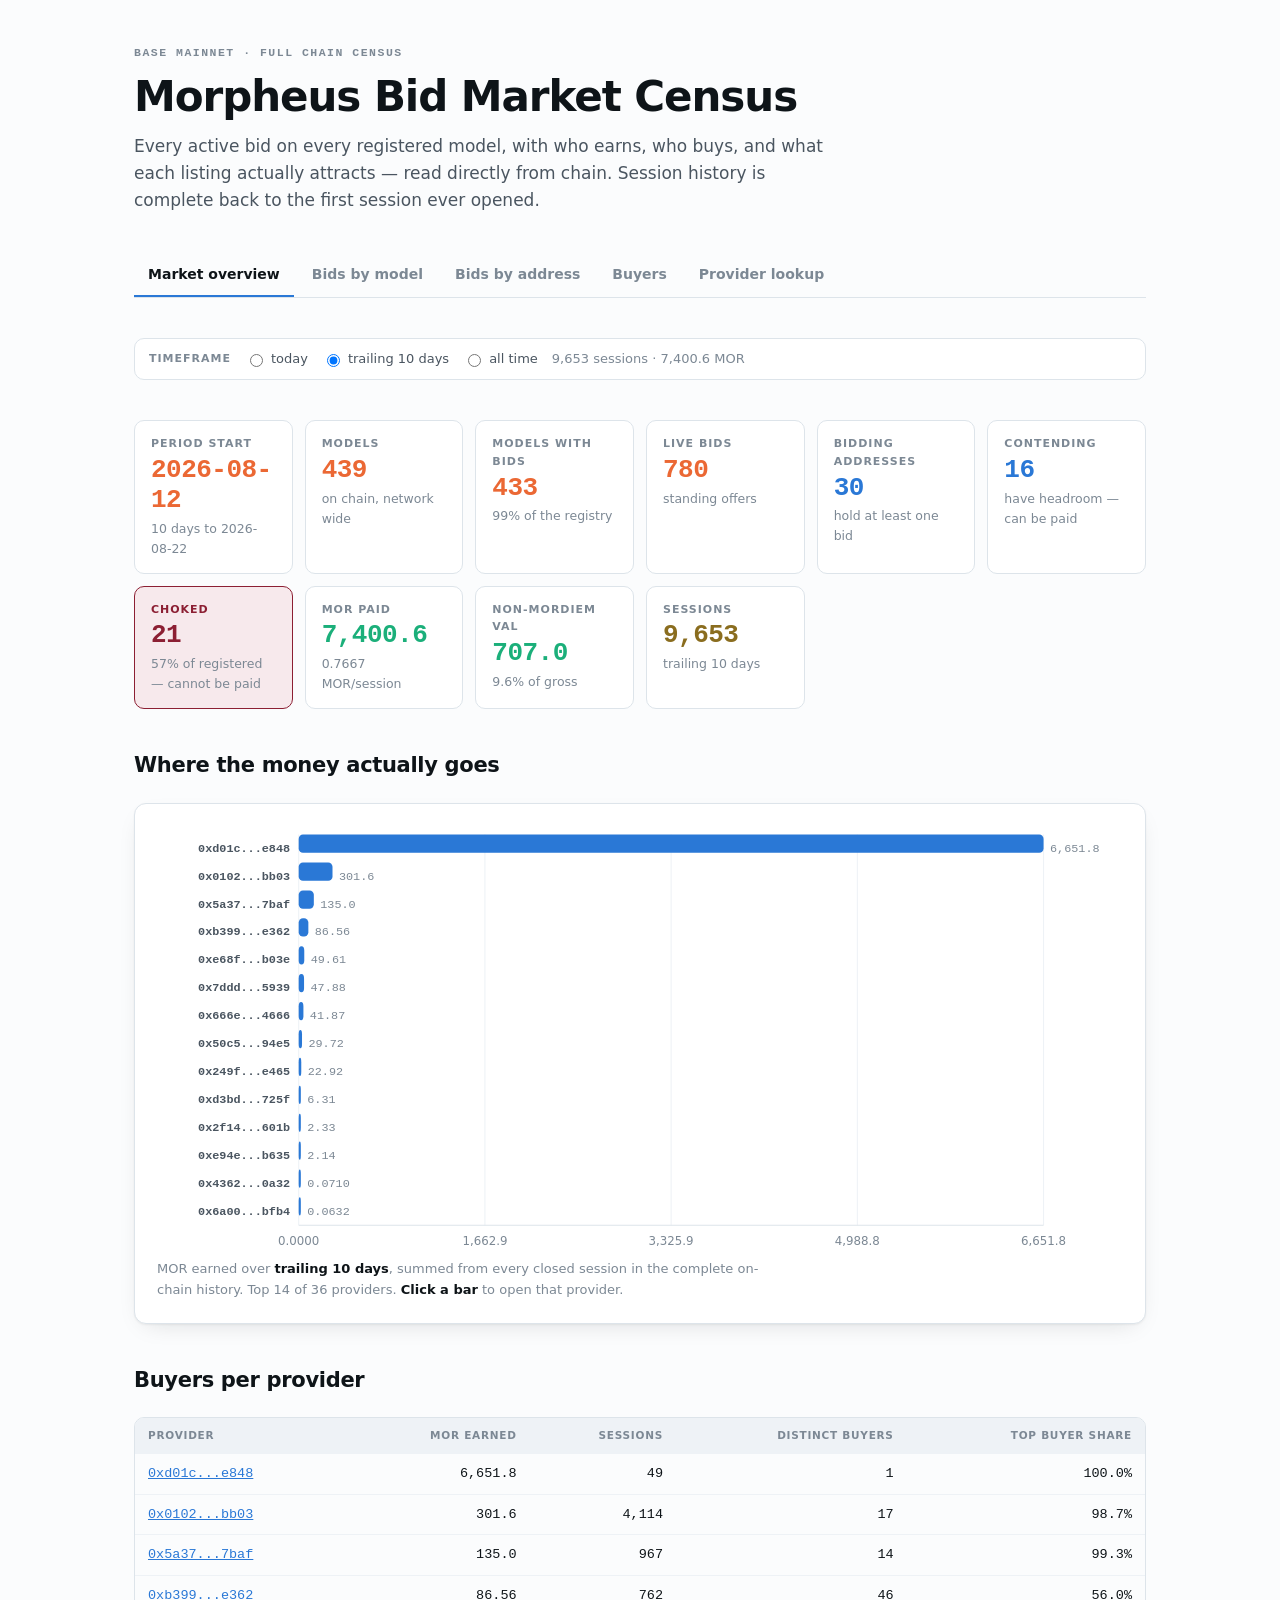
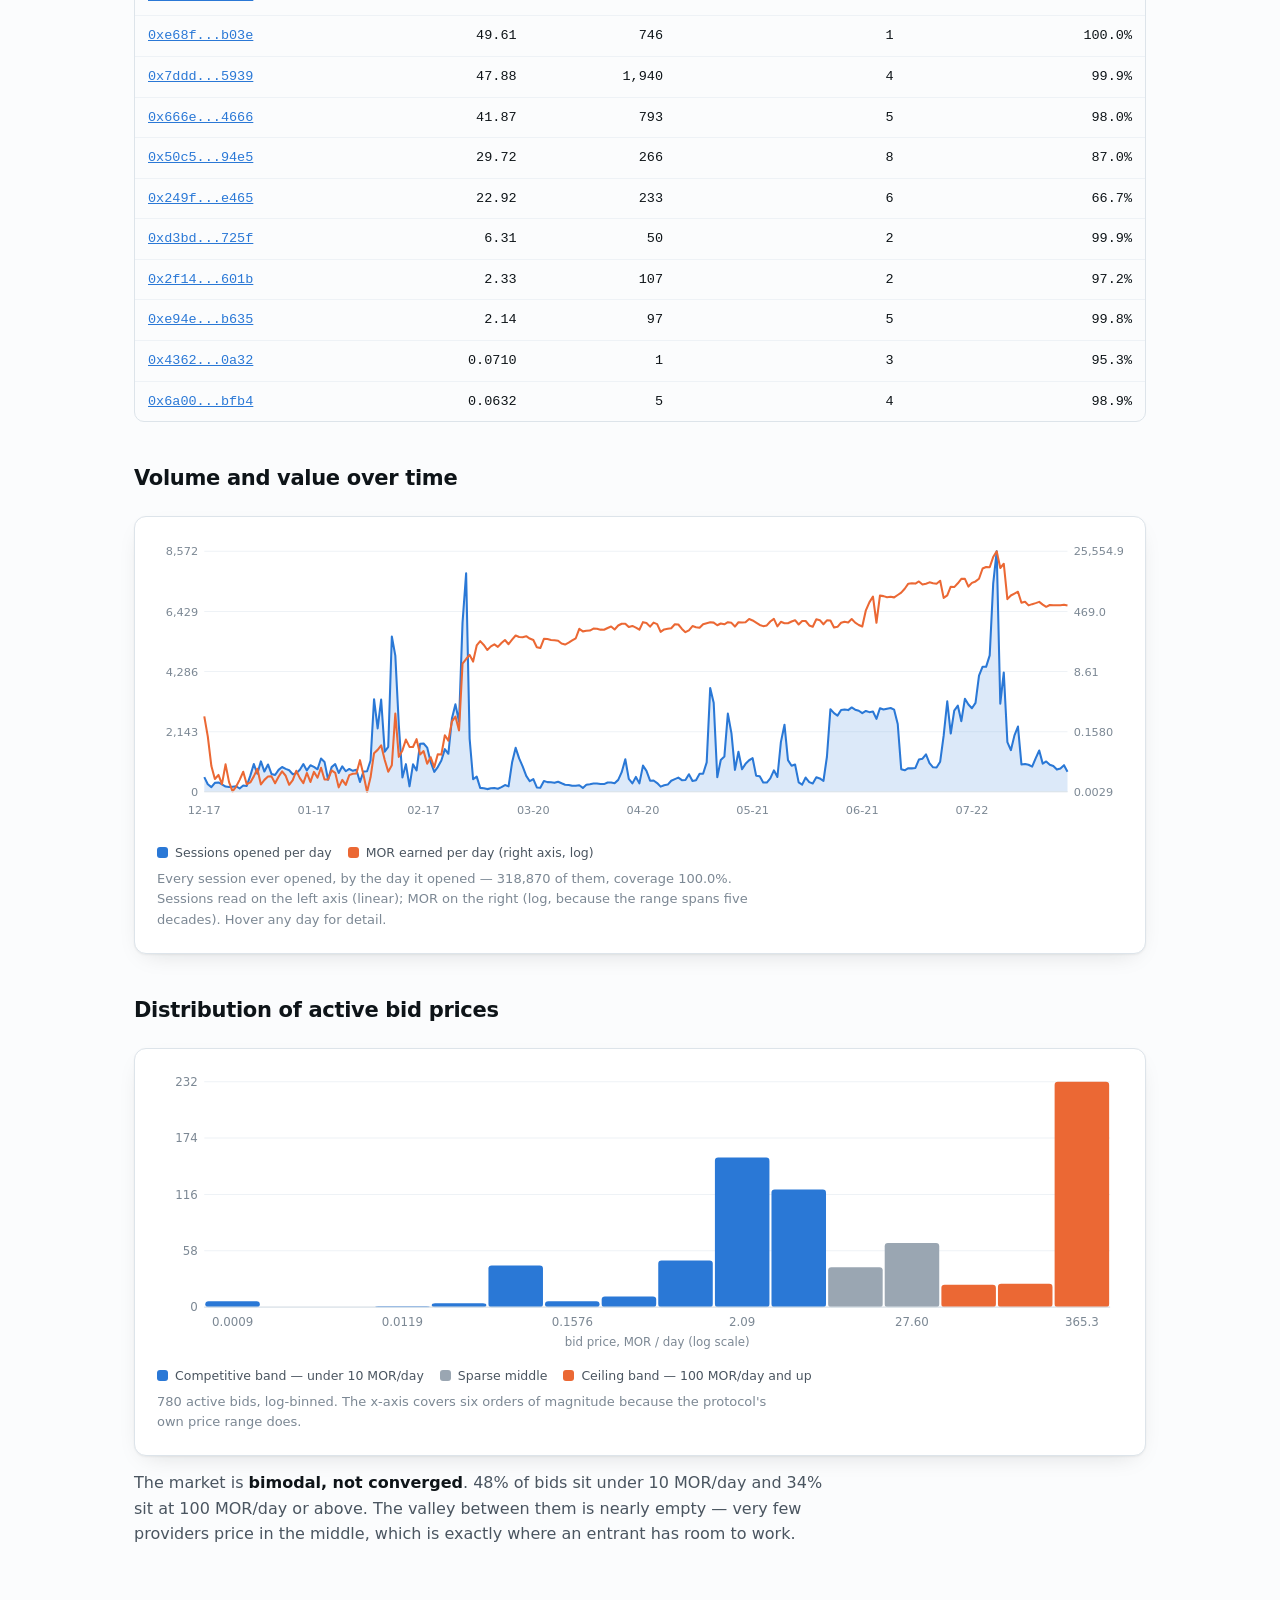
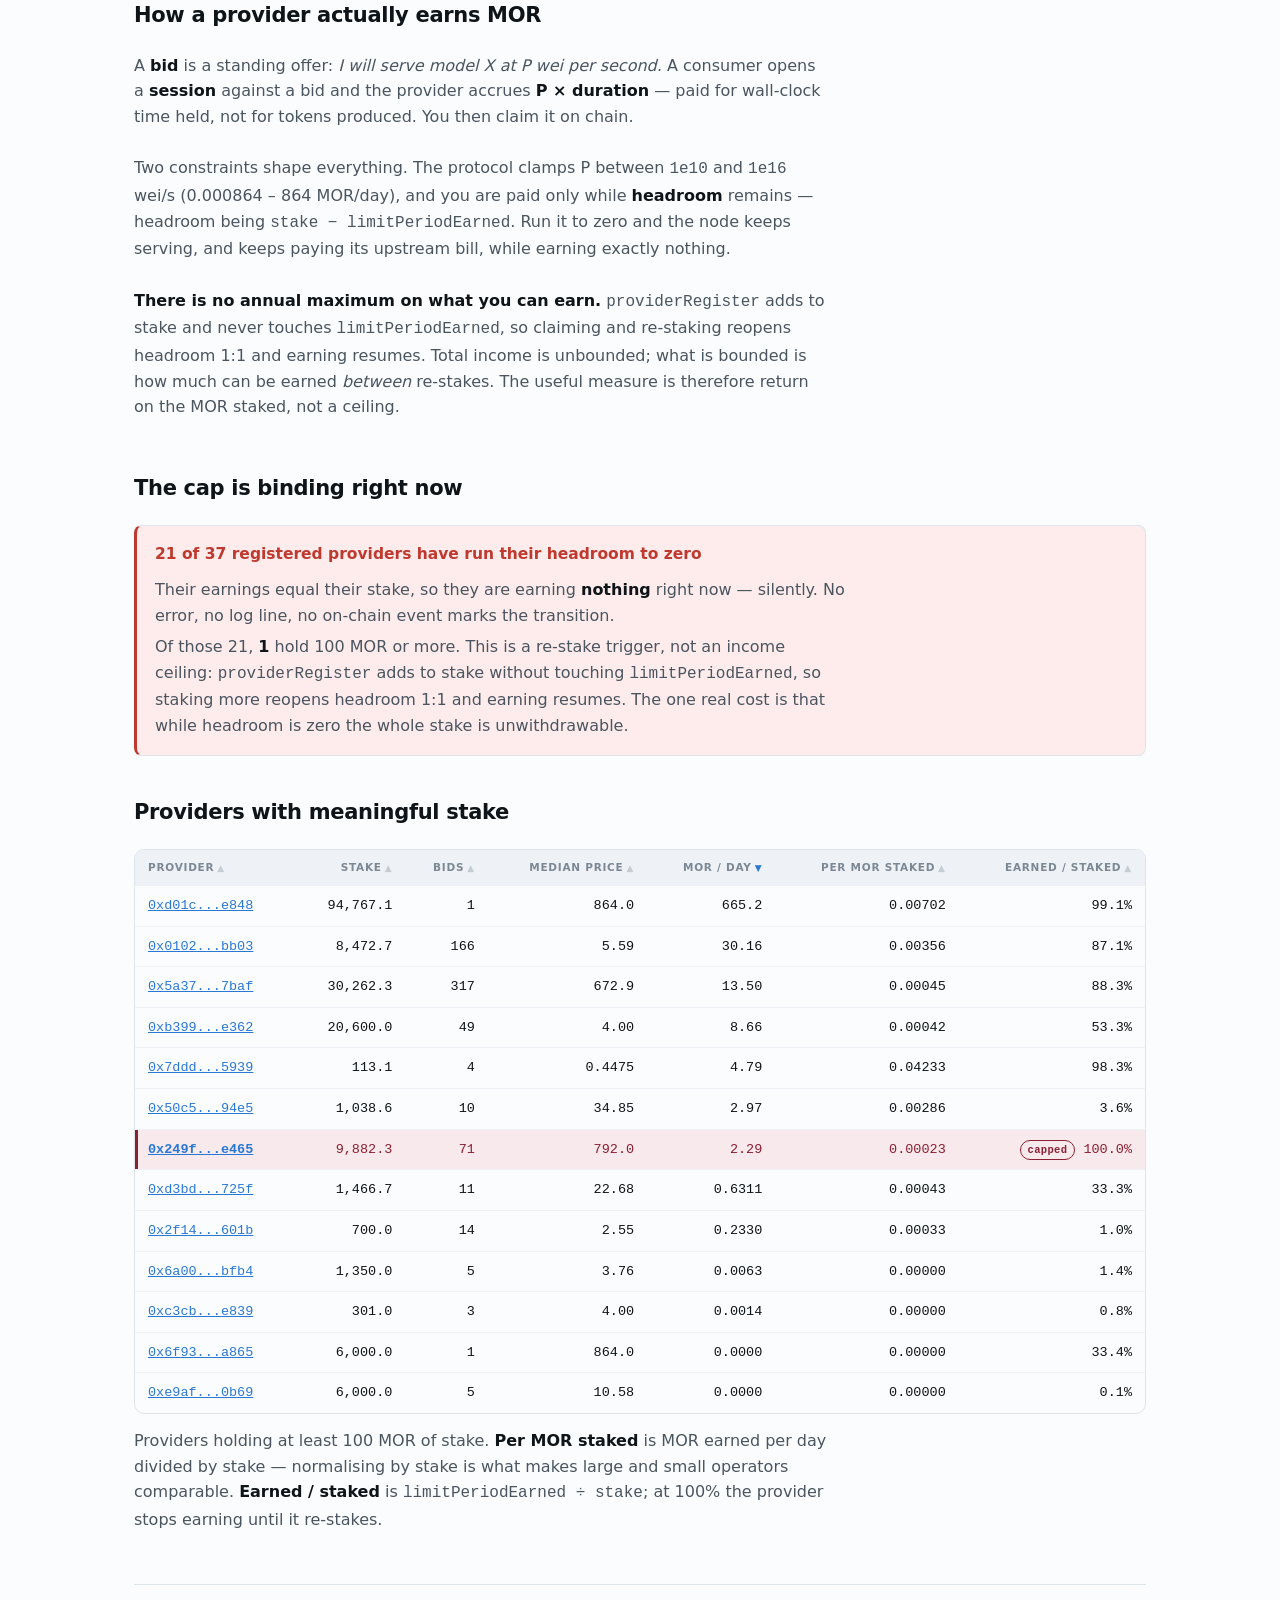
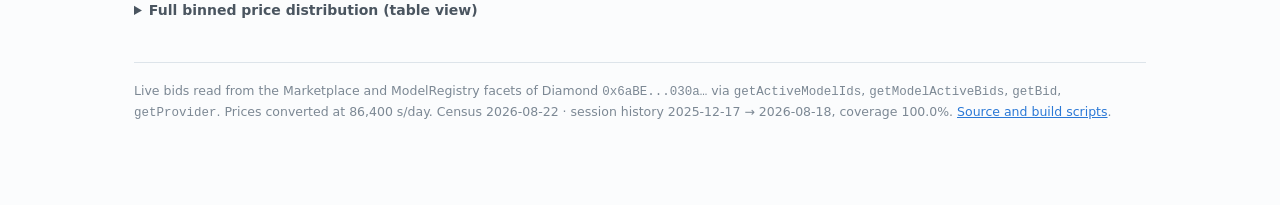
==== index.html @ 1966de50 "census: fix stale sort on timeframe change; rework Market overview cards sortable() closes over the " ====
<!doctype html>
<meta charset="utf-8">
<meta name="viewport" content="width=device-width,initial-scale=1">
<title>Morpheus Bid Market Census</title>
<meta name="description" content="Every active bid on the Morpheus provider market, read from Base mainnet: who bids, who earns, and who actually pays.">
<link rel="stylesheet" href="assets/pub.css?v=b03938ea1eec">

<div class="wrap">
  <header>
    <div class="eyebrow">Base mainnet · full chain census</div>
    <h1>Morpheus Bid Market Census</h1>
    <p class="standfirst">
      Every active bid on every registered model, with who earns, who buys, and
      what each listing actually attracts — read directly from chain. Session
      history is complete back to the first session ever opened.
    </p>
  </header>

  <div id="navslot"></div>
  <div class="warnbox" id="err" style="display:none"></div>

  <div class="tfbar">
    <span class="lbl">Timeframe</span>
    <label class="chkl"><input type="radio" name="tf" value="d1"> today</label>
    <label class="chkl"><input type="radio" name="tf" value="d10" checked> trailing 10 days</label>
    <label class="chkl"><input type="radio" name="tf" value="all"> all time</label>
    <span class="selcount" id="tfnote"></span>
  </div>

  <div class="kpis" id="kpis"></div>

  <section>
    <h2>Where the money actually goes</h2>
    <div class="card">
      <div class="plot" id="plot-earn"></div>
      <p class="cap" id="earn-cap"></p>
    </div>
  </section>

  <section>
    <h2>Buyers per provider</h2>
    <div class="tablewrap">
      <table>
        <thead><tr>
          <th>Provider</th><th>MOR earned</th><th>Sessions</th>
          <th>Distinct buyers</th><th>Top buyer share</th>
        </tr></thead>
        <tbody id="buyerbody"></tbody>
      </table>
    </div>
  </section>

  <section>
    <h2>Volume and value over time</h2>
    <div class="card">
      <div class="plot" id="plot-hist"></div>
      <div class="legend">
        <span class="lg"><span class="sw" style="background:var(--band-low)"></span>Sessions opened per day</span>
        <span class="lg"><span class="sw" style="background:var(--band-high)"></span>MOR earned per day (right axis, log)</span>
      </div>
      <p class="cap" id="hist-cap"></p>
    </div>
  </section>

  <section>
    <h2>Distribution of active bid prices</h2>
    <div class="card">
      <div class="plot" id="plot-px"></div>
      <div class="legend">
        <span class="lg"><span class="sw" style="background:var(--band-low)"></span>Competitive band — under 10 MOR/day</span>
        <span class="lg"><span class="sw" style="background:var(--band-mid)"></span>Sparse middle</span>
        <span class="lg"><span class="sw" style="background:var(--band-high)"></span>Ceiling band — 100 MOR/day and up</span>
      </div>
      <p class="cap" id="px-cap"></p>
    </div>
    <p id="px-note"></p>
  </section>

  <section>
    <h2>How a provider actually earns MOR</h2>
    <p>
      A <strong>bid</strong> is a standing offer: <em>I will serve model X at P wei
      per second.</em> A consumer opens a <strong>session</strong> against a bid and
      the provider accrues <strong>P × duration</strong> — paid for wall-clock time
      held, not for tokens produced. You then claim it on chain.
    </p>
    <p>
      Two constraints shape everything. The protocol clamps P between
      <span class="mono">1e10</span> and <span class="mono">1e16</span> wei/s
      (0.000864 – 864 MOR/day), and you are paid only while <strong>headroom</strong>
      remains — headroom being <span class="mono">stake − limitPeriodEarned</span>.
      Run it to zero and the node keeps serving, and keeps paying its upstream
      bill, while earning exactly nothing.
    </p>
    <p>
      <strong>There is no annual maximum on what you can earn.</strong>
      <span class="mono">providerRegister</span> adds to stake and never touches
      <span class="mono">limitPeriodEarned</span>, so claiming and re-staking
      reopens headroom 1:1 and earning resumes. Total income is unbounded; what
      is bounded is how much can be earned <em>between</em> re-stakes. The useful
      measure is therefore return on the MOR staked, not a ceiling.
    </p>
  </section>

  <section>
    <h2>The cap is binding right now</h2>
    <div class="callout" id="chokecall"></div>
  </section>

  <section>
    <h2>Providers with meaningful stake</h2>
    <div class="tablewrap">
      <table class="sortable" id="ptable">
        <thead><tr>
          <th data-k="a">Provider<span class="ar">▲</span></th>
          <th data-k="stake">Stake<span class="ar">▲</span></th>
          <th data-k="bids">Bids<span class="ar">▲</span></th>
          <th data-k="md">Median price<span class="ar">▲</span></th>
          <th data-k="rate">MOR / day<span class="ar">▲</span></th>
          <th data-k="eff">Per MOR staked<span class="ar">▲</span></th>
          <th data-k="pct">Earned / staked<span class="ar">▲</span></th>
        </tr></thead>
        <tbody id="pbody"></tbody>
      </table>
    </div>
    <p class="cap">
      Providers holding at least 100 MOR of stake. <strong>Per MOR staked</strong> is
      MOR earned per day divided by stake — normalising by stake is what makes
      large and small operators comparable. <strong>Earned / staked</strong> is
      <span class="mono">limitPeriodEarned ÷ stake</span>; at 100% the provider
      stops earning until it re-stakes.
    </p>
  </section>

  <section>
    <details>
      <summary>Full binned price distribution (table view)</summary>
      <div class="tablewrap" style="margin-top:12px">
        <table>
          <thead><tr><th>Price range (MOR/day)</th><th>Bids</th><th>Share</th></tr></thead>
          <tbody id="histbody"></tbody>
        </table>
      </div>
    </details>
  </section>

  <footer id="foot"></footer>
</div>
<div id="tip" role="status" aria-live="polite"></div>

<script type="module">
import {DIAMOND,MORDIEM_MODEL,CHOKE,fmt,int,pct,mor,price,short,day,
        nav,kpi,esc,census,wireTip,sortable,hbar,loghist} from "./assets/pub.js?v=df8223ececa9";

document.getElementById("navslot").innerHTML = nav("index.html");
const fail = m => { const e=document.getElementById("err");
  e.style.display=""; e.innerHTML=m; };

let C, H;
try { C = await census(); }
catch(e){ fail("<b>Could not load census-full.json.</b> "+esc(e.message)); throw e; }
try { H = await (await fetch("providers-history.json?cb="+Date.now())).json(); }
catch(e){ H = null; }

const PD = C.pdetail || {};
const HP = H?.providers || {};

let TF = "d10";
const K = { d1:["s1","mor1","today"], d10:["s10","mor10","trailing "+(C.windowDays||10)+" days"],
            all:["sAll","morAll","all time"] };
const sKey = () => K[TF][0], mKey = () => K[TF][1], tfLabel = () => K[TF][2];

/* ---------------- KPI row ---------------- */
/* Where the selected window actually begins. The 10-day window is measured back
   from the census's own last counted session, not from now — the census is
   rebuilt once a day, so anchoring on the clock would claim a window the data
   does not cover. */
function periodStart(){
  if(TF==="d1")
    return {v: day(C.dayStart), sub: "00:00 UTC"};
  if(TF==="d10"){
    const hi = C.sessionsAsOf ? Date.parse(C.sessionsAsOf)/1000 : null;
    const n  = C.windowDays || 10;
    return {v: hi? day(hi - n*86400) : "—",
            sub: n+" days to "+esc((C.sessionsAsOf||"").slice(0,10))};
  }
  return {v: H?.firstDay || "—", sub: "first session on record"};
}

function drawKpis(){
  const MS = C.models||[];
  const sum = k => MS.reduce((a,m)=>a+(m[k]||0),0);
  /* Headline sessions and value are the whole market, MORDIEM included — it is
     real on-chain volume and leaving it out made these totals disagree with the
     chain. Its contribution is broken out as its own KPI, not netted away. */
  const sumX = k => MS.reduce((a,m)=>a+(m.id===MORDIEM_MODEL?0:(m[k]||0)),0);
  const S = sum(sKey()), V = sum(mKey()), Vx = sumX(mKey()), Sx = sumX(sKey());
  const days = TF==="d1" ? 1 : TF==="d10" ? (C.windowDays||10) : null;

  const live = Object.entries(PD).filter(([,p])=>!p.deleted);
  const contend = live.filter(([,p])=>(p.head||0) > CHOKE);
  const choked  = live.filter(([,p])=>(p.head||0) <= CHOKE);

  const ps = periodStart();
  document.getElementById("kpis").innerHTML = [
    kpi("Period start", ps.v, ps.sub, "time"),
    kpi("Models", int(C.registeredModels), "on chain, network wide","time"),
    kpi("Models with bids", int(C.modelsWithBids),
        pct(100*(C.modelsWithBids||0)/(C.registeredModels||1),0)+" of the registry","time"),
    kpi("Live bids", int(C.totalBids), "standing offers","time"),
    kpi("Bidding addresses", int(C.biddingAddresses), "hold at least one bid","hold"),
    kpi("Contending", int(contend.length), "have headroom — can be paid","hold"),
    kpi("Choked", int(choked.length),
        live.length? pct(100*choked.length/live.length,0)+" of registered — cannot be paid":"none","choke"),
    kpi("MOR paid", mor(V),
        (S? fmt(V/S,4)+" MOR/session":"—"),"earn"),
    kpi("non-MORDiem Val", mor(Vx),
        (V? pct(100*Vx/V,1)+" of gross":"—"),"earn"),
    kpi("Sessions", int(S), tfLabel(),"sess"),
  ].join("");

  document.getElementById("tfnote").textContent =
    S ? int(S)+" sessions · "+mor(V)+" MOR" : "no sessions in this window";
}

/* ---------------- earnings by provider ---------------- */
function drawEarn(){
  const box = document.getElementById("plot-earn");
  if(!H){ box.innerHTML = "<p class='cap'>providers-history.json not published yet.</p>"; return; }
  const key = mKey(), skey = sKey();
  const rows = Object.entries(HP).map(([a,p])=>({a, v:p[key]||0, s:p[skey]||0,
      self:(p.selfShare||0) >= 99.5, buyers:p.buyers, top:p.topShare}))
    .filter(r=>r.v > 0).sort((x,y)=>y.v-x.v).slice(0,14);
  if(!rows.length){ box.innerHTML="<p class='cap'>Nobody earned in this window.</p>"; return; }
  const tot = Object.values(HP).reduce((a,p)=>a+(p[key]||0),0) || 1;
  box.innerHTML = hbar(rows.map(r=>({
      label: short(r.a), value: r.v, id: r.a,
      color: "var(--band-low)",
      right: mor(r.v),
      tipHtml: "<span class='t'>"+r.a.slice(0,14)+"…</span><br>"+
               mor(r.v)+" MOR · "+int(r.s)+" sessions<br>"+
               pct(100*r.v/tot,1)+" of network value<br>"+
               r.buyers+" distinct buyer"+(r.buyers===1?"":"s")+
               " · top "+pct(r.top,1)
    })), {aria:"MOR earned per provider", rowH:26});
  document.getElementById("earn-cap").innerHTML =
    "MOR earned over <strong>"+tfLabel()+"</strong>, summed from every closed session in the "+
    "complete on-chain history. Top 14 of "+Object.keys(HP).length+
    " providers. <strong>Click a bar</strong> to open that provider.";
}


/* ---------------- buyer concentration ---------------- */
function drawBuyers(){
  const tb = document.getElementById("buyerbody");
  if(!H){ tb.innerHTML="<tr><td colspan='6'>history not published yet</td></tr>"; return; }
  const key = mKey(), skey = sKey();
  const rows = Object.entries(HP).map(([a,p])=>({a,...p}))
    .filter(r=>(r[skey]||0) > 0).sort((x,y)=>(y[key]||0)-(x[key]||0)).slice(0,14);
  tb.innerHTML = rows.map(r=>{
    return "<tr>"+
      "<td class='mono'><a href='provider.html#"+esc(r.a)+"'>"+short(r.a)+"</a></td>"+
      "<td class='num'>"+mor(r[key])+"</td><td class='num'>"+int(r[skey])+"</td>"+
      "<td class='num'>"+int(r.buyers)+"</td>"+
      "<td class='num'>"+pct(r.topShare,1)+"</td></tr>";
  }).join("");
}

/* ---------------- daily history ---------------- */
async function drawHistory(){
  let D;
  try { D = await (await fetch("history-daily.json?cb="+Date.now())).json(); }
  catch(e){ document.getElementById("plot-hist").innerHTML =
    "<p class='cap'>history-daily.json not published yet.</p>"; return; }
  const days = (D.days||[]).filter(d=>d[1] > 0);
  if(days.length < 2) return;
  const w=940,h=280,padL=46,padR=54,padT=12,padB=34;
  const n=days.length;
  const maxS = Math.max(...days.map(d=>d[1]));
  /* MOR/day spans five orders of magnitude, so it only reads on a log axis. */
  const mors = days.map(d=>Math.max(d[2],1e-3));
  const lo=Math.log10(Math.min(...mors)), hi=Math.log10(Math.max(...mors));
  const X = i => padL + (i/(n-1))*(w-padL-padR);
  const YS = v => padT + (1 - v/maxS)*(h-padT-padB);
  const YM = v => padT + (1 - (Math.log10(Math.max(v,1e-3))-lo)/(hi-lo))*(h-padT-padB);

  let s = `<svg viewBox="0 0 ${w} ${h}" role="img" aria-label="Sessions and MOR earned per day">`;
  for(let i=0;i<=4;i++){
    const y=padT+(i/4)*(h-padT-padB);
    s+=`<line class="gridline" x1="${padL}" y1="${y.toFixed(1)}" x2="${w-padR}" y2="${y.toFixed(1)}"/>`;
    s+=`<text class="tick" x="${padL-6}" y="${(y+4).toFixed(1)}" text-anchor="end">${int(maxS*(1-i/4))}</text>`;
    s+=`<text class="tick" x="${w-padR+6}" y="${(y+4).toFixed(1)}" fill="var(--band-high)">${mor(Math.pow(10, hi-(i/4)*(hi-lo)))}</text>`;
  }
  const area = days.map((d,i)=>`${X(i).toFixed(1)},${YS(d[1]).toFixed(1)}`).join(" ");
  s+=`<polygon points="${padL},${(h-padB).toFixed(1)} ${area} ${(w-padR).toFixed(1)},${(h-padB).toFixed(1)}" fill="var(--band-low)" opacity=".16"/>`;
  s+=`<polyline points="${area}" fill="none" stroke="var(--band-low)" stroke-width="2" stroke-linejoin="round"/>`;
  s+=`<polyline points="${days.map((d,i)=>`${X(i).toFixed(1)},${YM(d[2]).toFixed(1)}`).join(" ")}" fill="none" stroke="var(--band-high)" stroke-width="2" stroke-linejoin="round"/>`;
  const step = Math.ceil(n/8);
  days.forEach((d,i)=>{ if(i%step===0)
    s+=`<text class="tick" x="${X(i).toFixed(1)}" y="${h-12}" text-anchor="middle">${d[0].slice(5)}</text>`; });
  /* One invisible hit column per day: bigger target than the 2px line. */
  days.forEach((d,i)=>{
    s+=`<rect x="${(X(i)-(w-padL-padR)/n/2).toFixed(1)}" y="${padT}" width="${((w-padL-padR)/n).toFixed(2)}" height="${(h-padT-padB).toFixed(1)}" fill="transparent"`+
       ` data-tip="<span class='t'>${d[0]}</span><br>${int(d[1])} sessions<br>${mor(d[2])} MOR<br>${d[3]} provider${d[3]===1?"":"s"} earning"/>`;
  });
  s+=`<line class="axis" x1="${padL}" y1="${(h-padB).toFixed(1)}" x2="${w-padR}" y2="${(h-padB).toFixed(1)}"/></svg>`;
  document.getElementById("plot-hist").innerHTML = s;
  document.getElementById("hist-cap").innerHTML =
    "Every session ever opened, by the day it opened — "+int(D.sessionsTotal)+" of them, "+
    "coverage "+fmt(100*(D.coverage??0),1)+"%. Sessions read on the left axis (linear); "+
    "MOR on the right (log, because the range spans five decades). Hover any day for detail.";
}

/* ---------------- price distribution ---------------- */
function drawPx(){
  const px = (C.models||[]).flatMap(m=>m.px||[]).filter(v=>v>0);
  const {svg,bins} = loghist(px);
  document.getElementById("plot-px").innerHTML = svg;
  document.getElementById("px-cap").textContent =
    int(px.length)+" active bids, log-binned. The x-axis covers six orders of "+
    "magnitude because the protocol's own price range does.";
  const below10 = px.filter(v=>v<10).length, ceil = px.filter(v=>v>=100).length;
  document.getElementById("px-note").innerHTML =
    "The market is <strong>bimodal, not converged</strong>. "+
    pct(100*below10/px.length,0)+" of bids sit under 10 MOR/day and "+
    pct(100*ceil/px.length,0)+" sit at 100 MOR/day or above. The valley between "+
    "them is nearly empty — very few providers price in the middle, which is "+
    "exactly where an entrant has room to work.";
  const tot = bins.reduce((a,b)=>a+b.c,0)||1;
  document.getElementById("histbody").innerHTML = bins.map(b=>
    `<tr><td class="mono">${price(b.lo)} – ${price(b.hi)}</td>`+
    `<td class="num">${int(b.c)}</td><td class="num">${pct(100*b.c/tot,1)}</td></tr>`).join("");
}

/* ---------------- choked + stake table ---------------- */
function drawProviders(){
  const live = Object.entries(PD).filter(([,p])=>!p.deleted);
  const choked = live.filter(([,p])=>(p.head||0) <= CHOKE);
  const real = choked.filter(([,p])=>(p.stake||0) >= 100);
  document.getElementById("chokecall").innerHTML =
    "<h3>"+choked.length+" of "+live.length+" registered providers have run their headroom to zero</h3>"+
    "<p>Their earnings equal their stake, so they are earning <strong>nothing</strong> right "+
    "now — silently. No error, no log line, no on-chain event marks the transition.</p>"+
    "<p>Of those "+choked.length+", <strong>"+real.length+"</strong> hold 100 MOR or more. "+
    "This is a re-stake trigger, not an income ceiling: "+
    "<span class='mono'>providerRegister</span> adds to stake without touching "+
    "<span class='mono'>limitPeriodEarned</span>, so staking more reopens headroom 1:1 and "+
    "earning resumes. The one real cost is that while headroom is zero the whole stake is "+
    "unwithdrawable.</p>";

  const key = mKey();
  const rows = live.filter(([,p])=>(p.stake||0) >= 100).map(([a,p])=>{
    const hp = HP[a] || {};
    const days = TF==="d1"?1:TF==="d10"?(C.windowDays||10):
      (hp.first && hp.last ? Math.max((hp.last-hp.first)/86400,1) : null);
    const rate = days ? (hp[key]||0)/days : null;
    return {a, stake:p.stake, bids:p.bids, md:p.md,
            rate, eff: rate!=null && p.stake ? rate/p.stake : null,
            pct:p.pct, choked:(p.head||0) <= CHOKE};
  });
  const tb = document.getElementById("pbody");
  const draw = () => tb.innerHTML = rows.map(r=>
    "<tr"+(r.choked?" class='choked'":"")+">"+
    "<td class='mono"+(r.choked?" chokeaddr":"")+"'><a href='provider.html#"+esc(r.a)+"'>"+short(r.a)+"</a></td>"+
    "<td class='num'>"+mor(r.stake)+"</td><td class='num'>"+int(r.bids)+"</td>"+
    "<td class='num'>"+price(r.md)+"</td>"+
    "<td class='num'>"+(r.rate!=null?mor(r.rate):"—")+"</td>"+
    "<td class='num'>"+(r.eff!=null?fmt(r.eff,5):"—")+"</td>"+
    "<td class='num'>"+(r.choked?"<span class='pill cap'>capped</span> ":"")+pct(r.pct,1)+"</td></tr>").join("");
  sortable(document.getElementById("ptable"), rows, draw, "rate", -1);
}

function redraw(){ drawKpis(); drawEarn(); drawBuyers(); drawPx(); drawProviders(); }
redraw();
drawHistory();

document.querySelectorAll("input[name=tf]").forEach(r=>
  r.addEventListener("change", e=>{ TF = e.target.value; redraw(); }));

/* click a bar -> provider lookup */
document.getElementById("plot-earn").addEventListener("click", e=>{
  const b = e.target.closest("[data-prov]");
  if(b) location.href = "provider.html#"+b.getAttribute("data-prov");
});

wireTip(document.body);

document.getElementById("foot").innerHTML =
  "Live bids read from the Marketplace and ModelRegistry facets of Diamond "+
  "<span class='mono'>"+short(DIAMOND)+"…</span> via <span class='mono'>getActiveModelIds</span>, "+
  "<span class='mono'>getModelActiveBids</span>, <span class='mono'>getBid</span>, "+
  "<span class='mono'>getProvider</span>. Prices converted at 86,400 s/day. "+
  "Census "+esc((C.asOf||"").slice(0,10))+
  (H? " · session history "+esc(H.firstDay)+" → "+esc(H.lastDay)+", coverage "+fmt(100*H.coverage,1)+"%" : "")+
  ". <a href='https://github.com/Cbfriedl/morcompute-watchdog'>Source and build scripts</a>.";
</script>
---- assets/pub.css ----
/* Morpheus census — public site.
   Tokens: light is the base; both dark scopes redefine only tokens, never
   component rules, so the un-stamped (system-preference) state resolves as a
   complete set rather than borrowing half a palette from the host. */
:root {
  color-scheme: light;
  --surface:  #fbfcfd;
  --raised:   #ffffff;
  --ink:      #0e1418;
  --ink-2:    #4a5560;
  --ink-3:    #7c8894;
  --rule:     #dde4ea;
  --rule-2:   #eef2f6;
  --band-low: #2a78d6;   /* competitive band  */
  --band-high:#eb6834;   /* ceiling band      */
  --band-mid: #9aa6b2;   /* sparse valley     */
  --good:     #1baf7a;
  --crit:     #c0392f;
  --crit-bg:  #fdeceb;
  --choke-bg: #f7e9ec;
  --choke-ink:#8c1f33;
  --sess-ink: #8a6d1f;   /* sessions band */
  --shadow:   0 1px 2px rgba(14,20,24,.05), 0 8px 24px -12px rgba(14,20,24,.18);
}
@media (prefers-color-scheme: dark) {
  :root:not([data-theme="light"]) {
    color-scheme: dark;
    --surface:  #0f1418;  --raised:   #161d23;
    --ink:      #eef3f7;  --ink-2:    #a5b2be;  --ink-3: #6f7d8a;
    --rule:     #232d36;  --rule-2:   #1b242b;
    --band-low: #3987e5;  --band-high:#d95926;  --band-mid: #5c6873;
    --good:     #35c793;
    --crit:     #e66767;  --crit-bg:  #2a1a1a;
    --choke-bg: #2a1119;  --choke-ink:#e07d90;
  --sess-ink: #d9bb63;
    --sess-ink: #d9bb63;
    --shadow:   0 1px 2px rgba(0,0,0,.4), 0 8px 24px -12px rgba(0,0,0,.6);
  }
}
:root[data-theme="dark"] {
  color-scheme: dark;
  --surface:  #0f1418;  --raised:   #161d23;
  --ink:      #eef3f7;  --ink-2:    #a5b2be;  --ink-3: #6f7d8a;
  --rule:     #232d36;  --rule-2:   #1b242b;
  --band-low: #3987e5;  --band-high:#d95926;  --band-mid: #5c6873;
  --good:     #35c793;
  --crit:     #e66767;  --crit-bg:  #2a1a1a;
  --choke-bg: #2a1119;  --choke-ink:#e07d90;
  --sess-ink: #d9bb63;
  --shadow:   0 1px 2px rgba(0,0,0,.4), 0 8px 24px -12px rgba(0,0,0,.6);
}

* { box-sizing: border-box; }
body {
  margin: 0; background: var(--surface); color: var(--ink);
  font-family: ui-sans-serif, system-ui, -apple-system, "Segoe UI", Roboto, sans-serif;
  font-size: 16px; line-height: 1.6; -webkit-font-smoothing: antialiased;
}
.mono, .num {
  font-family: ui-monospace, SFMono-Regular, "SF Mono", Menlo, Consolas, monospace;
  font-variant-numeric: tabular-nums;
}
.wrap { max-width: 1060px; margin: 0 auto; padding: 44px 24px 96px;
        display: flex; flex-direction: column; gap: 40px; }

header { display: flex; flex-direction: column; gap: 12px; }
.eyebrow { font-size: 11.5px; font-weight: 650; letter-spacing: .13em;
  text-transform: uppercase; color: var(--ink-3);
  font-family: ui-monospace, SFMono-Regular, Menlo, monospace; }
h1 { margin: 0; font-size: clamp(28px, 5vw, 42px); line-height: 1.1;
     letter-spacing: -.025em; font-weight: 700; text-wrap: balance; }
.standfirst { margin: 0; max-width: 66ch; color: var(--ink-2); font-size: 17px; }
h2 { margin: 0 0 6px; font-size: 21px; letter-spacing: -.015em; font-weight: 650; text-wrap: balance; }
h3 { margin: 0 0 4px; font-size: 15.5px; font-weight: 650; }
p  { margin: 0 0 12px; max-width: 68ch; color: var(--ink-2); }
p.tight { margin-bottom: 0; }
strong { color: var(--ink); font-weight: 640; }
section { display: flex; flex-direction: column; gap: 14px; }
a { color: var(--band-low); }

/* ---- tabs (nav) ---- */
nav.tabs { display: flex; gap: 4px; border-bottom: 1px solid var(--rule); flex-wrap: wrap; }
nav.tabs a {
  padding: 9px 14px; font-size: 14px; font-weight: 620; color: var(--ink-3);
  text-decoration: none; border-bottom: 2px solid transparent; border-radius: 6px 6px 0 0;
}
nav.tabs a:hover { color: var(--ink); }
nav.tabs a[aria-current="page"] { color: var(--ink); border-bottom-color: var(--band-low); }
nav.tabs a:focus-visible { outline: 2px solid var(--band-low); outline-offset: 2px; }

/* ---- KPI row ---- */
.kpis { display: grid; gap: 12px; grid-template-columns: repeat(auto-fit, minmax(158px, 1fr)); }
.kpi { background: var(--raised); border: 1px solid var(--rule); border-radius: 10px;
       padding: 14px 16px; display: flex; flex-direction: column; gap: 3px; }
.kpi .v { font-size: 26px; font-weight: 680; letter-spacing: -.02em; line-height: 1.15; }
.kpi .k { font-size: 11px; letter-spacing: .09em; text-transform: uppercase;
          color: var(--ink-3); font-weight: 600; }
.kpi .sub { font-size: 12.5px; color: var(--ink-3); }
.kpi.hold .v { color: var(--band-low); }
.kpi.earn .v { color: var(--good); }
.kpi.time .v { color: var(--band-high); }
.kpi.choke { background: var(--choke-bg); border-color: var(--choke-ink); }
.kpi.choke .v, .kpi.choke .k { color: var(--choke-ink); }
.kpi.sess .v { color: var(--sess-ink); }

/* ---- cards & plots ---- */
.card { background: var(--raised); border: 1px solid var(--rule); border-radius: 12px;
        padding: 22px; box-shadow: var(--shadow); display: flex; flex-direction: column; gap: 6px; }
.card .cap { font-size: 13px; color: var(--ink-3); margin: 0; max-width: 74ch; }
.plot { width: 100%; overflow-x: auto; }
svg { display: block; width: 100%; height: auto; }
.legend { display: flex; flex-wrap: wrap; gap: 16px; margin-top: 10px; }
.lg { display: flex; align-items: center; gap: 7px; font-size: 12.5px; color: var(--ink-2); }
.sw { width: 11px; height: 11px; border-radius: 3px; flex: none; }
.bar { transition: opacity .12s ease; }
.plot:hover .bar { opacity: .45; }
.plot .bar:hover { opacity: 1; }
.gridline { stroke: var(--rule-2); stroke-width: 1; }
.axis { stroke: var(--rule); stroke-width: 1; }
.tick { fill: var(--ink-3); font-size: 11px; }
.blab { fill: var(--ink-2); font-size: 11px; font-weight: 600; }
.bar[data-prov] { cursor: pointer; }
.bar[data-prov]:focus-visible { outline: 2px solid var(--ink); outline-offset: 2px; }

#tip { position: fixed; pointer-events: none; opacity: 0; z-index: 40;
  background: var(--ink); color: var(--surface); padding: 8px 11px; border-radius: 7px;
  font-size: 12.5px; line-height: 1.45; transition: opacity .1s ease;
  max-width: 280px; box-shadow: var(--shadow); }
#tip .t { font-weight: 680; }

/* ---- callouts ---- */
.callout { border: 1px solid var(--rule); border-left: 3px solid var(--crit);
  background: var(--crit-bg); border-radius: 8px; padding: 16px 18px;
  display: flex; flex-direction: column; gap: 6px; }
.callout h3 { color: var(--crit); }
.callout p { color: var(--ink-2); margin: 0; }
.note { border: 1px solid var(--rule); border-left: 3px solid var(--band-mid);
  background: var(--rule-2); border-radius: 8px; padding: 16px 18px; }
.note p:last-child { margin-bottom: 0; }

/* ---- tables ---- */
.tablewrap { overflow-x: auto; border: 1px solid var(--rule); border-radius: 10px; }
table { border-collapse: collapse; width: 100%; font-size: 13.5px; min-width: 620px; }
th, td { padding: 9px 13px; text-align: right; border-bottom: 1px solid var(--rule-2); }
th:first-child, td:first-child { text-align: left; }
thead th { font-size: 10.5px; letter-spacing: .07em; text-transform: uppercase;
  color: var(--ink-3); font-weight: 650; background: var(--rule-2);
  position: sticky; top: 0; z-index: 1; }
tbody tr:last-child td { border-bottom: none; }
tr.choked td { background: var(--choke-bg); color: var(--choke-ink); }
tr.choked td:first-child { box-shadow: inset 3px 0 0 var(--choke-ink); }
.chokeaddr { color: var(--choke-ink) !important; font-weight: 640; }
.pill { display: inline-block; padding: 1px 7px; border-radius: 20px;
  font-size: 10.5px; font-weight: 660; letter-spacing: .03em; border: 1px solid currentColor; }
.pill.cap { color: var(--choke-ink); }
.dot { display: inline-block; width: 8px; height: 8px; border-radius: 2px; margin-right: 7px; }
.sortable thead th { cursor: pointer; user-select: none; white-space: nowrap; }
.sortable thead th:hover { color: var(--ink); }
.sortable thead th .ar { opacity: .35; font-size: 9px; margin-left: 3px; }
.sortable thead th[data-dir] .ar { opacity: 1; color: var(--band-low); }
tr.selrow td { background: color-mix(in srgb, var(--band-low) 9%, transparent); }
td.chk, th.chk { width: 34px; text-align: center; }
tr.clickable { cursor: pointer; }
tr.clickable:hover td { background: var(--rule-2); }

/* ---- toolbars ---- */
.toolbar { display: flex; gap: 10px; align-items: center; flex-wrap: wrap; font-size: 13px; }
.chkl { display: inline-flex; align-items: center; gap: 5px; color: var(--ink-2); cursor: pointer; }
.toolbar input[type=search] { font: inherit; font-size: 13px; padding: 6px 10px;
  border-radius: 8px; border: 1px solid var(--rule); background: var(--surface);
  color: var(--ink); min-width: 190px; }
.toolbar button { font: inherit; font-size: 12.5px; padding: 5px 11px; border-radius: 8px;
  cursor: pointer; border: 1px solid var(--rule); background: var(--rule-2); color: var(--ink); }
.toolbar button:focus-visible, .toolbar input:focus-visible { outline: 2px solid var(--band-low); outline-offset: 2px; }
.selcount { color: var(--ink-3); }
.tfbar { display: flex; gap: 14px; align-items: center; flex-wrap: wrap; font-size: 13px;
  padding: 10px 14px; border: 1px solid var(--rule); border-radius: 10px; background: var(--raised); }
.tfbar .lbl { font-size: 11px; letter-spacing: .09em; text-transform: uppercase;
  color: var(--ink-3); font-weight: 600; }

details { border-top: 1px solid var(--rule); padding-top: 14px; }
summary { cursor: pointer; font-size: 14px; font-weight: 620; color: var(--ink-2); }
summary:focus-visible { outline: 2px solid var(--band-low); outline-offset: 3px; border-radius: 3px; }
footer { color: var(--ink-3); font-size: 12.5px; border-top: 1px solid var(--rule); padding-top: 18px; }
.warnbox { border: 1px solid var(--crit); background: var(--crit-bg); color: var(--ink-2);
  border-radius: 8px; padding: 12px 16px; font-size: 13.5px; }

/* ---- provider detail panel ---- */
.pdetail { border: 1px solid var(--rule); border-radius: 10px; background: var(--rule-2);
  padding: 16px 18px; display: none; flex-direction: column; gap: 12px; }
.pdetail.open { display: flex; }
.pdhead { display: flex; justify-content: space-between; align-items: baseline; gap: 14px; flex-wrap: wrap; }
.pdhead .who { font-size: 14px; font-weight: 680; }
.pdstats { display: flex; flex-wrap: wrap; gap: 18px; font-size: 12.5px; color: var(--ink-2); }
.pdstats b { color: var(--ink); font-weight: 660; }
.pdclose { appearance: none; border: 1px solid var(--rule); background: var(--raised);
  color: var(--ink-2); border-radius: 7px; padding: 3px 10px; font: inherit; font-size: 12px; cursor: pointer; }
.pdmodels { max-height: 300px; overflow-y: auto; border: 1px solid var(--rule); border-radius: 8px; }
.pdmodels table { min-width: 0; }

@media (prefers-reduced-motion: reduce) { * { transition: none !important; } }
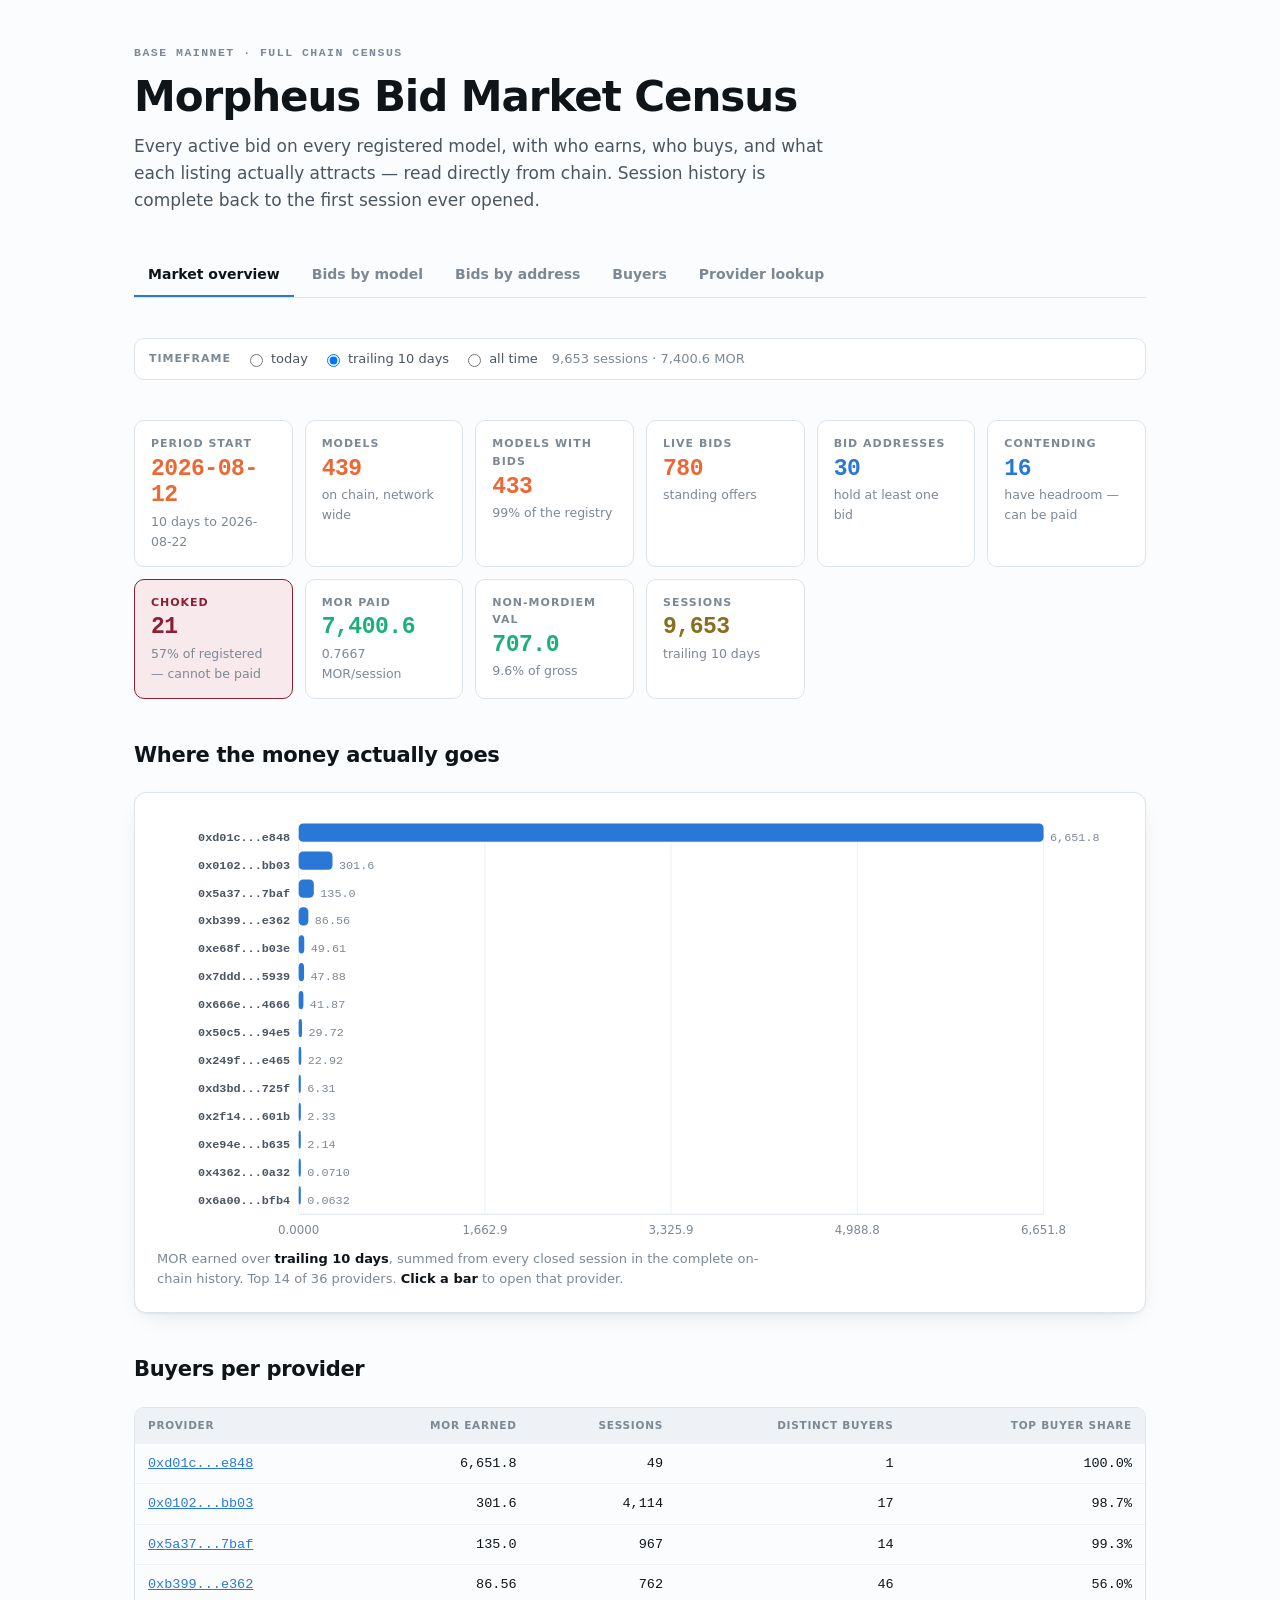
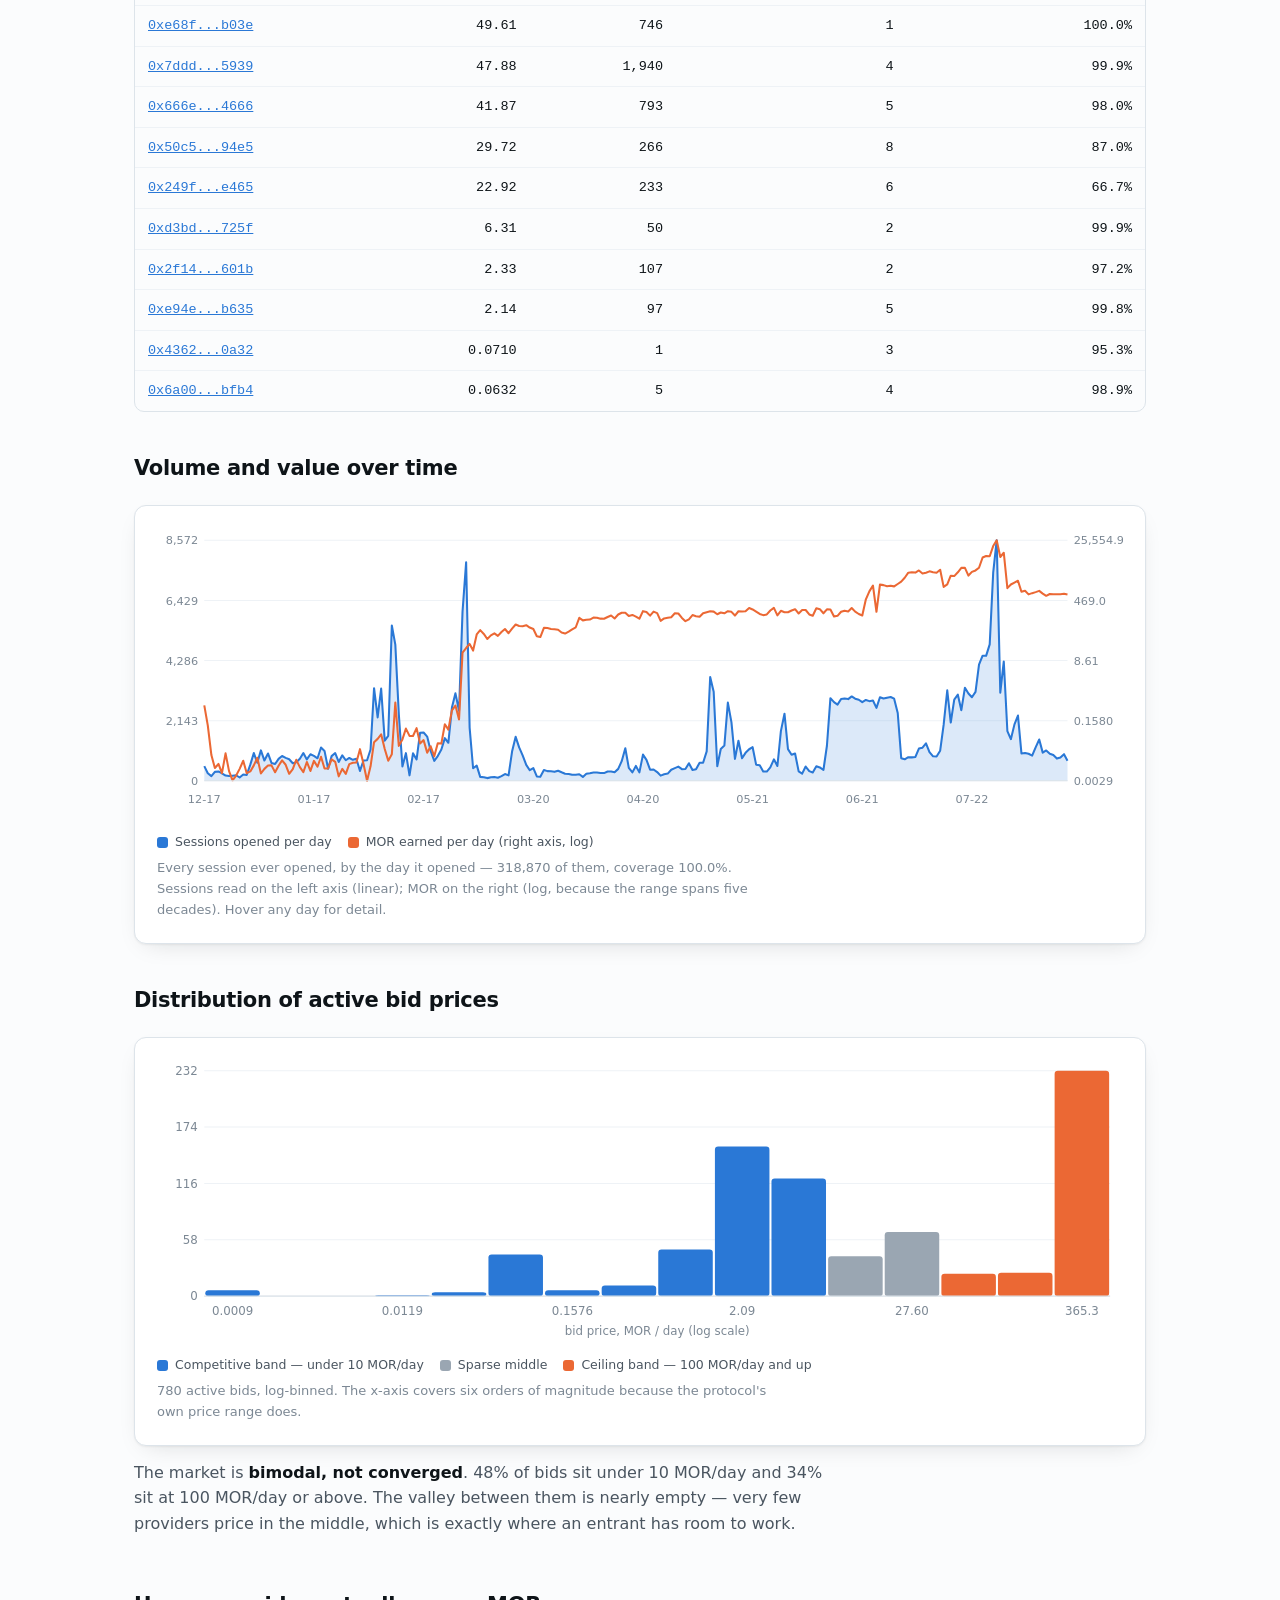
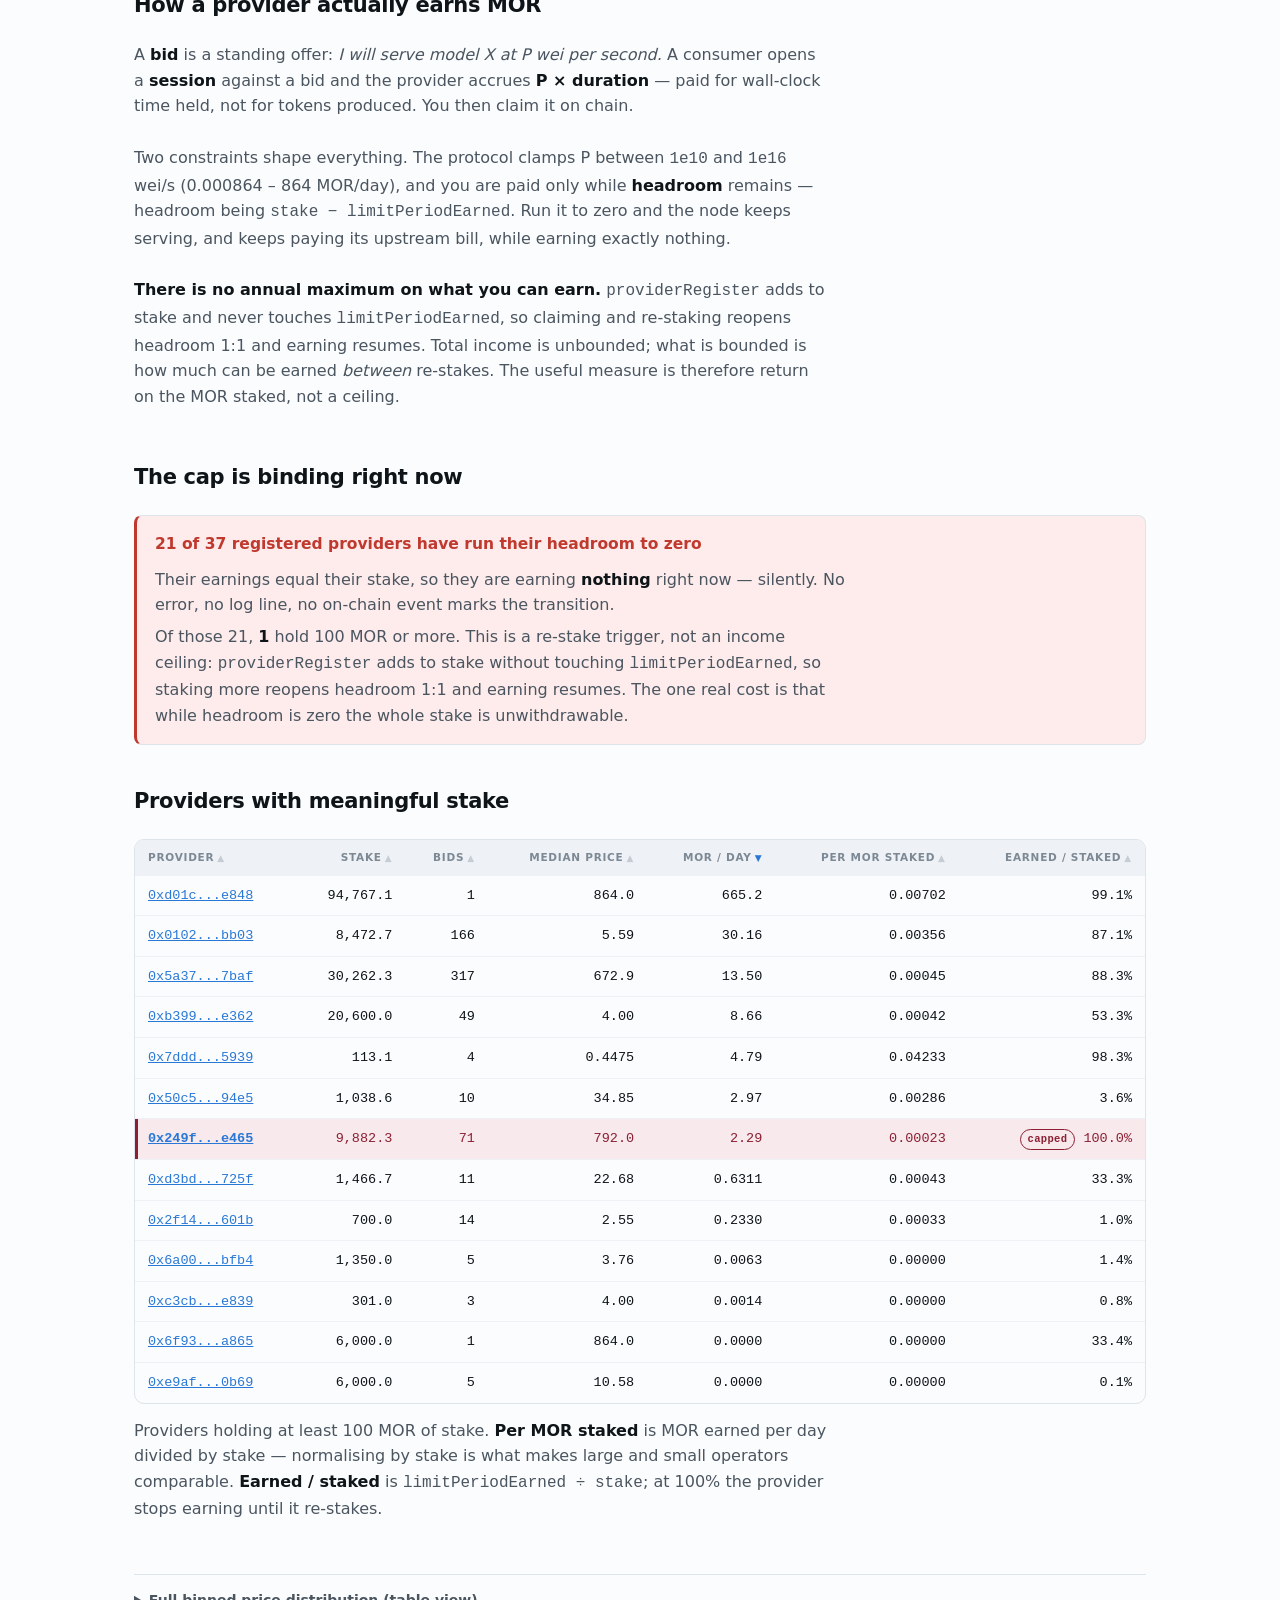
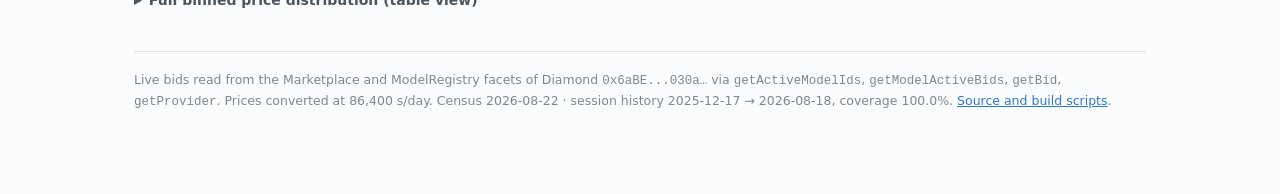
==== commit 729962ff: "census: card value type to 23px, matching the private metrics page; rename Bidding addresses" ====
--- a/index.html
+++ b/index.html
@@ -3,7 +3,7 @@
 <meta name="viewport" content="width=device-width,initial-scale=1">
 <title>Morpheus Bid Market Census</title>
 <meta name="description" content="Every active bid on the Morpheus provider market, read from Base mainnet: who bids, who earns, and who actually pays.">
-<link rel="stylesheet" href="assets/pub.css?v=b03938ea1eec">
+<link rel="stylesheet" href="assets/pub.css?v=fe5f9952cd1b">
 
 <div class="wrap">
   <header>
@@ -208,7 +208,7 @@
     kpi("Models with bids", int(C.modelsWithBids),
         pct(100*(C.modelsWithBids||0)/(C.registeredModels||1),0)+" of the registry","time"),
     kpi("Live bids", int(C.totalBids), "standing offers","time"),
-    kpi("Bidding addresses", int(C.biddingAddresses), "hold at least one bid","hold"),
+    kpi("Bid addresses", int(C.biddingAddresses), "hold at least one bid","hold"),
     kpi("Contending", int(contend.length), "have headroom — can be paid","hold"),
     kpi("Choked", int(choked.length),
         live.length? pct(100*choked.length/live.length,0)+" of registered — cannot be paid":"none","choke"),
--- a/assets/pub.css
+++ b/assets/pub.css
@@ -92,7 +92,9 @@
 .kpis { display: grid; gap: 12px; grid-template-columns: repeat(auto-fit, minmax(158px, 1fr)); }
 .kpi { background: var(--raised); border: 1px solid var(--rule); border-radius: 10px;
        padding: 14px 16px; display: flex; flex-direction: column; gap: 3px; }
-.kpi .v { font-size: 26px; font-weight: 680; letter-spacing: -.02em; line-height: 1.15; }
+/* 23px matches the private metrics page's .card .v, so the two dashboards
+   read at the same weight. */
+.kpi .v { font-size: 23px; font-weight: 680; letter-spacing: -.02em; line-height: 1.15; }
 .kpi .k { font-size: 11px; letter-spacing: .09em; text-transform: uppercase;
           color: var(--ink-3); font-weight: 600; }
 .kpi .sub { font-size: 12.5px; color: var(--ink-3); }
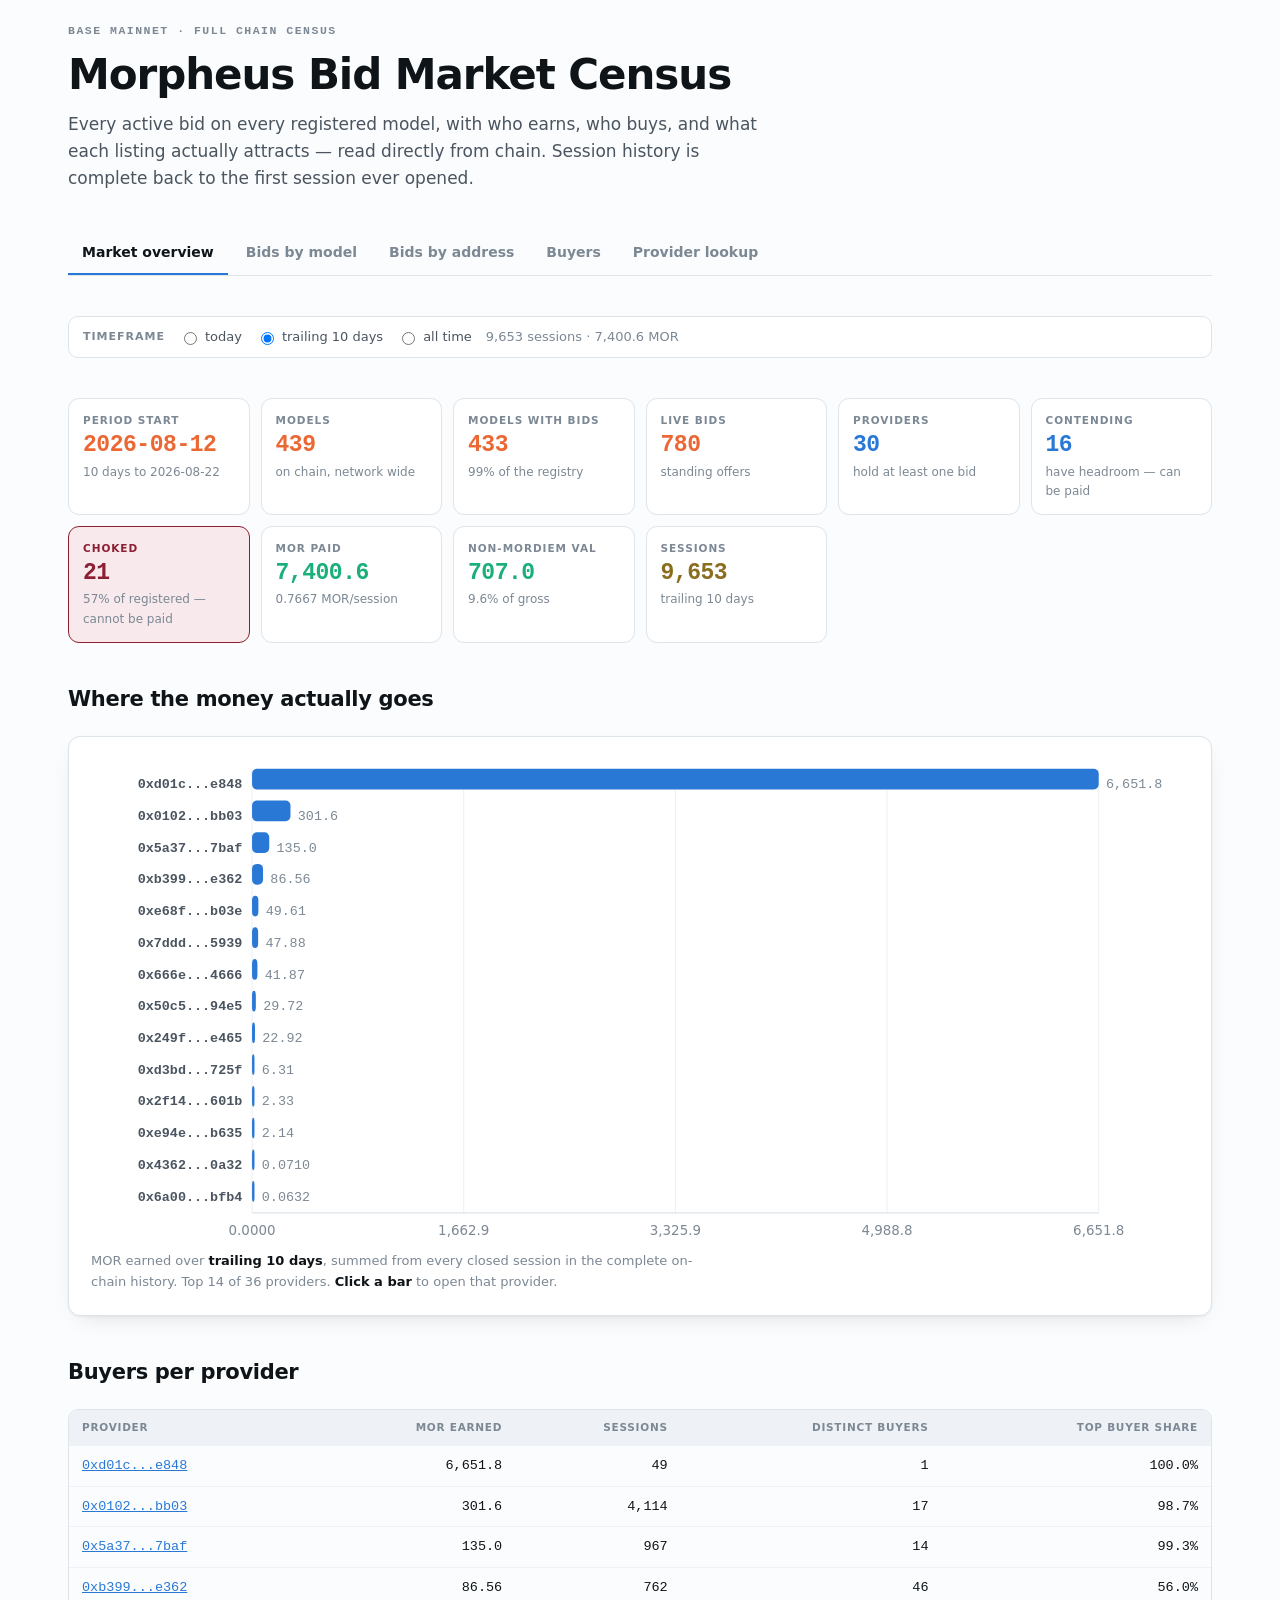
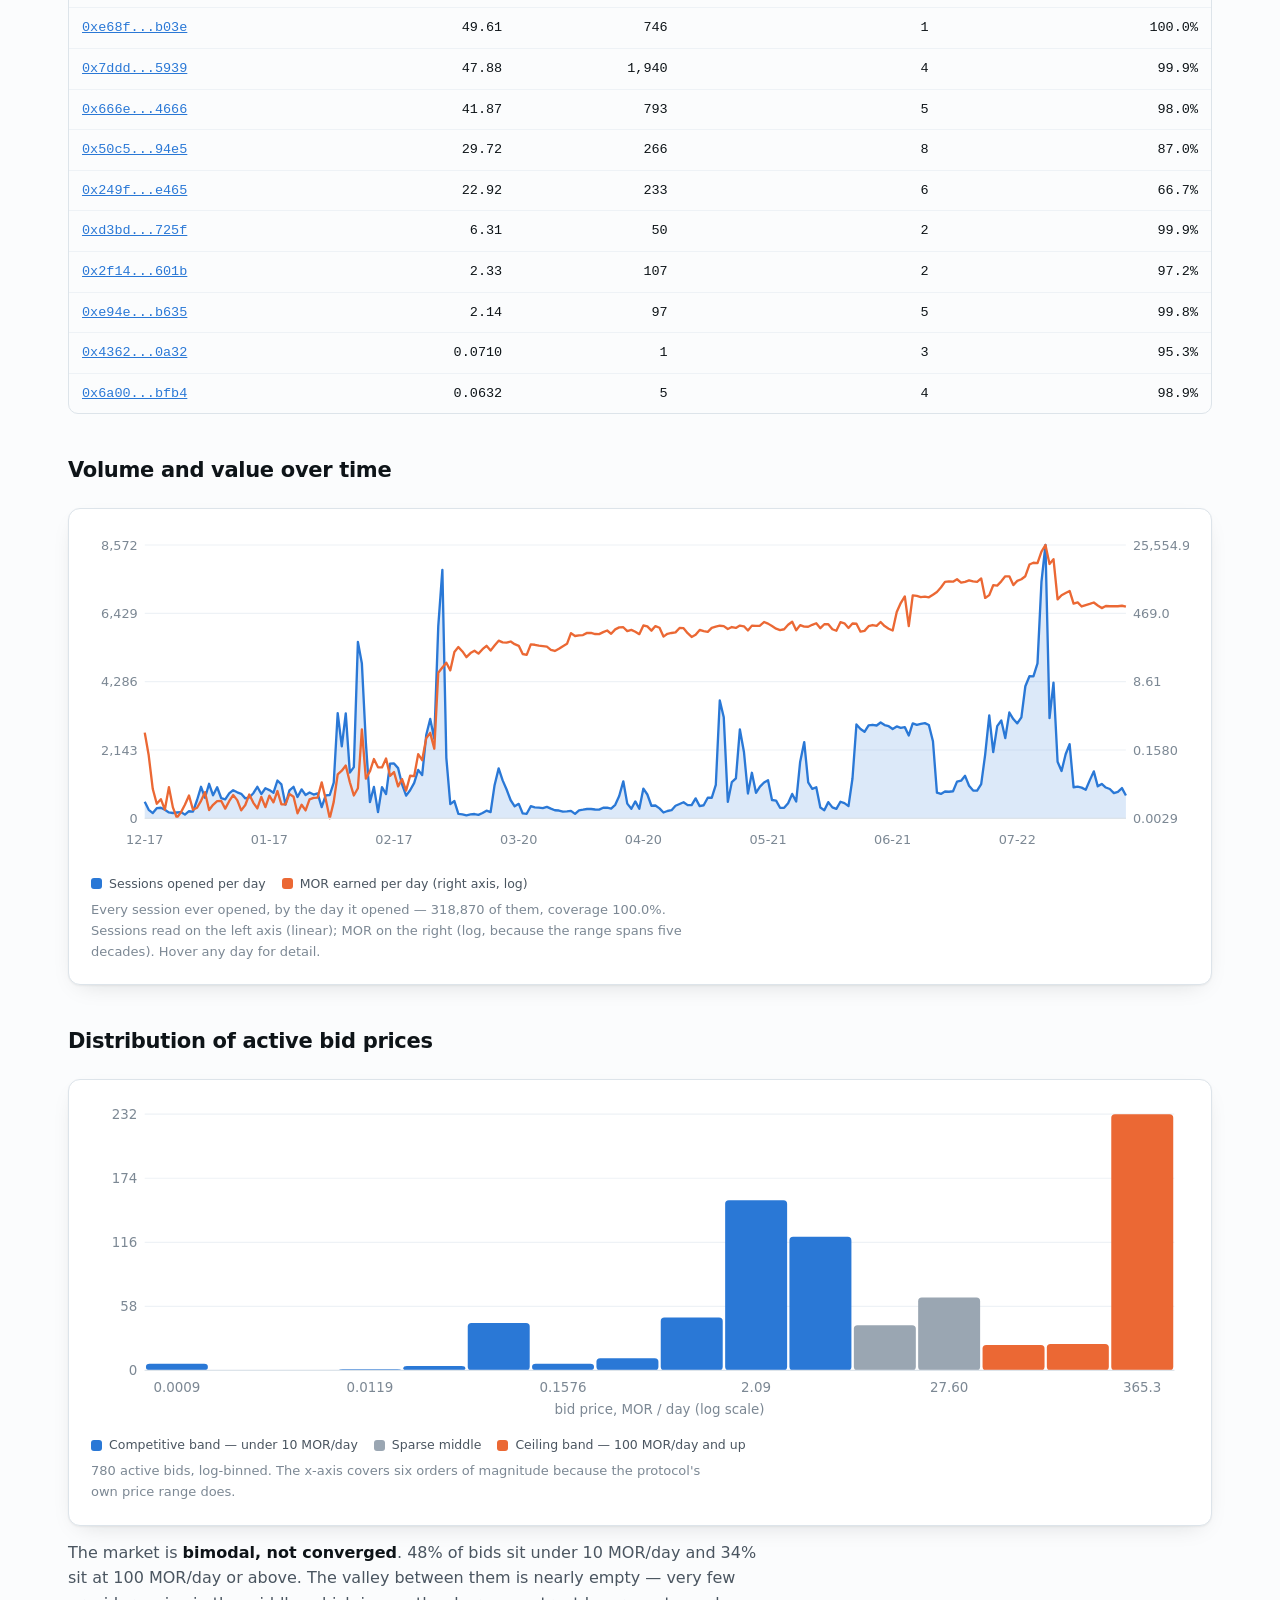
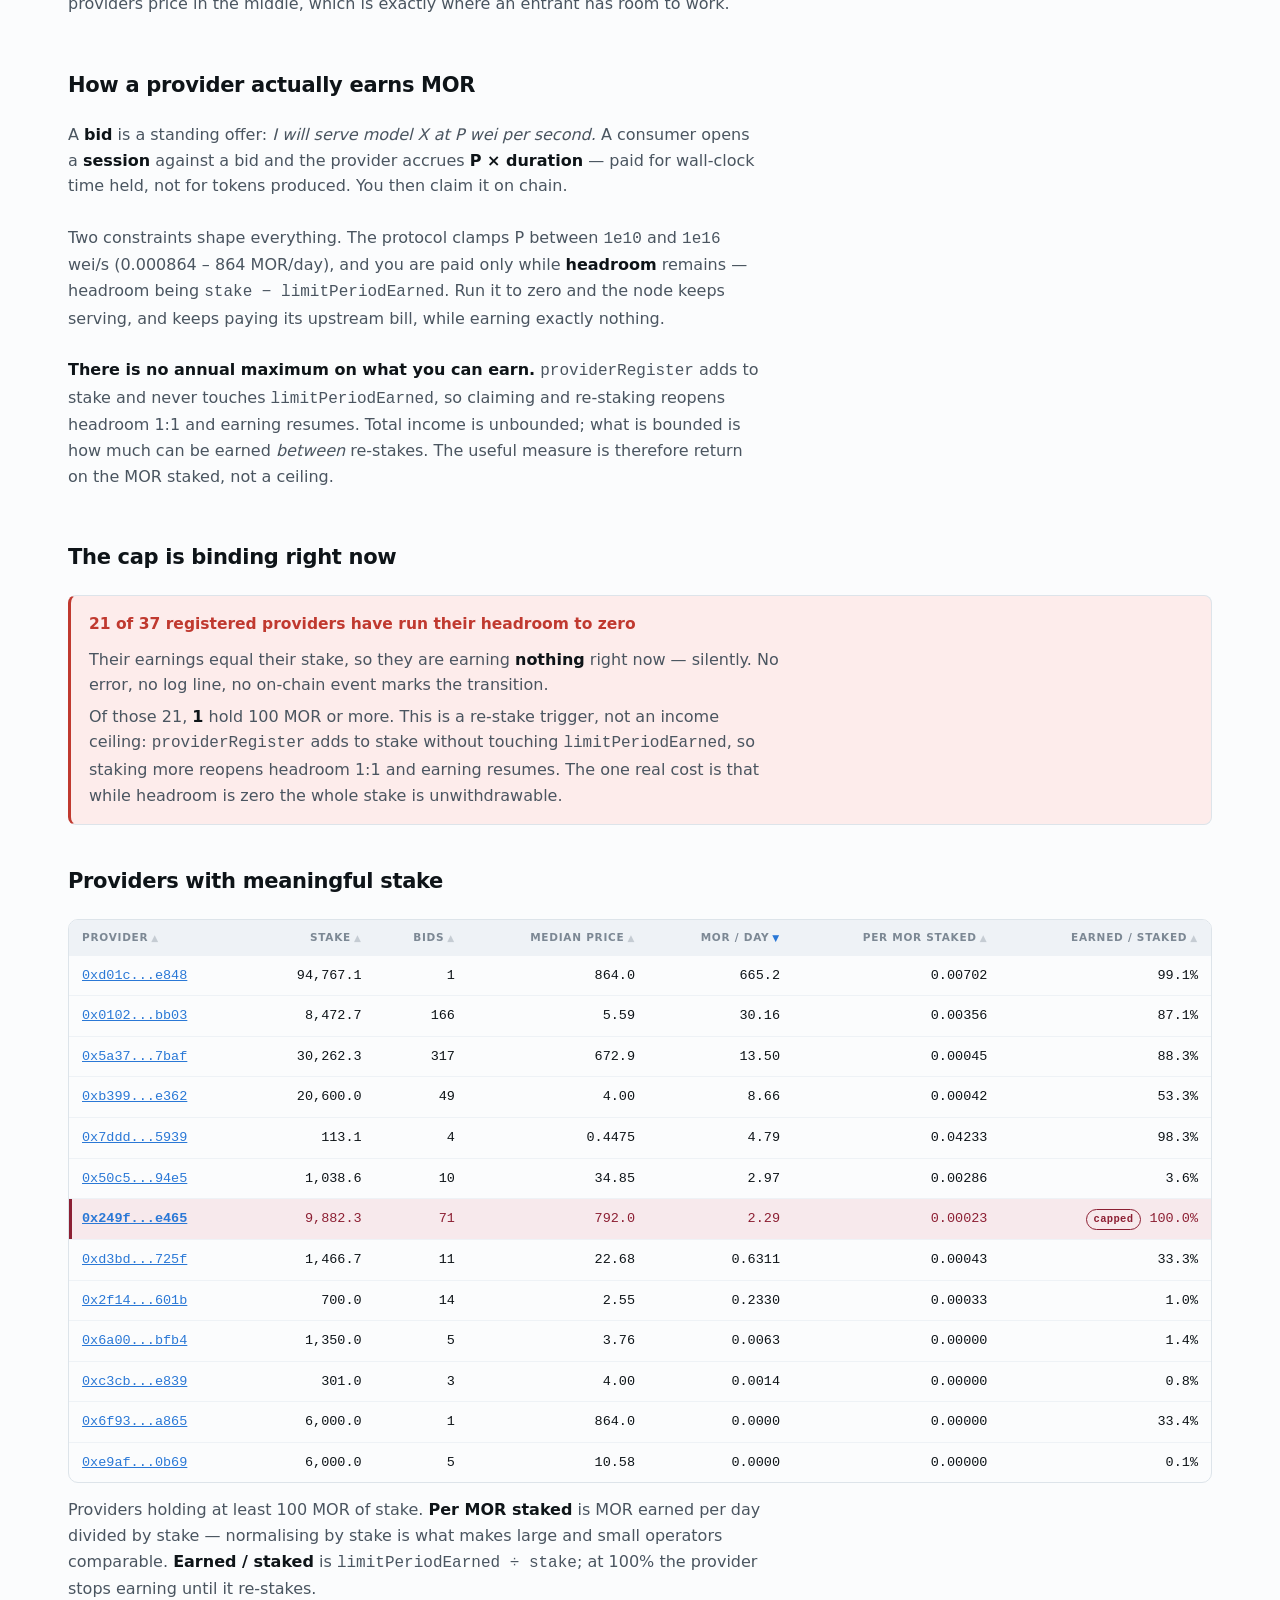
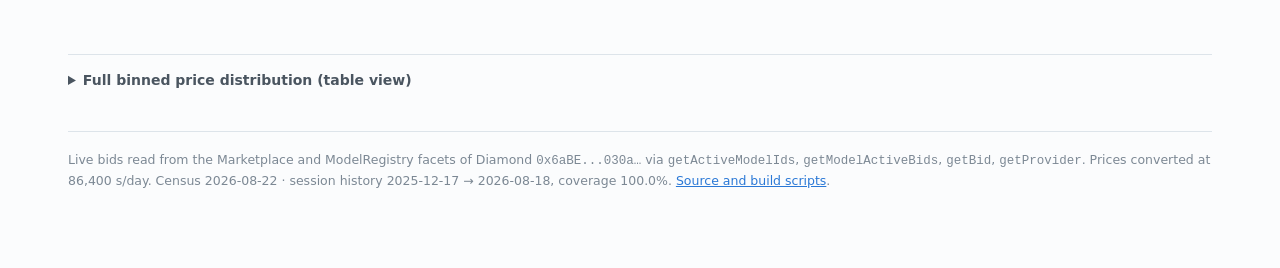
==== commit e5bdd03d: "census: standardise page width and card metrics on the private My Node page .wrap 1060 -> 1180px wit" ====
--- a/index.html
+++ b/index.html
@@ -3,7 +3,7 @@
 <meta name="viewport" content="width=device-width,initial-scale=1">
 <title>Morpheus Bid Market Census</title>
 <meta name="description" content="Every active bid on the Morpheus provider market, read from Base mainnet: who bids, who earns, and who actually pays.">
-<link rel="stylesheet" href="assets/pub.css?v=fe5f9952cd1b">
+<link rel="stylesheet" href="assets/pub.css?v=51883ac8552c">
 
 <div class="wrap">
   <header>
@@ -208,7 +208,7 @@
     kpi("Models with bids", int(C.modelsWithBids),
         pct(100*(C.modelsWithBids||0)/(C.registeredModels||1),0)+" of the registry","time"),
     kpi("Live bids", int(C.totalBids), "standing offers","time"),
-    kpi("Bid addresses", int(C.biddingAddresses), "hold at least one bid","hold"),
+    kpi("Providers", int(C.biddingAddresses), "hold at least one bid","hold"),
     kpi("Contending", int(contend.length), "have headroom — can be paid","hold"),
     kpi("Choked", int(choked.length),
         live.length? pct(100*choked.length/live.length,0)+" of registered — cannot be paid":"none","choke"),
--- a/assets/pub.css
+++ b/assets/pub.css
@@ -60,7 +60,8 @@
   font-family: ui-monospace, SFMono-Regular, "SF Mono", Menlo, Consolas, monospace;
   font-variant-numeric: tabular-nums;
 }
-.wrap { max-width: 1060px; margin: 0 auto; padding: 44px 24px 96px;
+/* sizing standardised on the private My Node page */
+.wrap { max-width: 1180px; margin: 0 auto; padding: 22px 18px 90px;
         display: flex; flex-direction: column; gap: 40px; }
 
 header { display: flex; flex-direction: column; gap: 12px; }
@@ -89,15 +90,14 @@
 nav.tabs a:focus-visible { outline: 2px solid var(--band-low); outline-offset: 2px; }
 
 /* ---- KPI row ---- */
-.kpis { display: grid; gap: 12px; grid-template-columns: repeat(auto-fit, minmax(158px, 1fr)); }
-.kpi { background: var(--raised); border: 1px solid var(--rule); border-radius: 10px;
-       padding: 14px 16px; display: flex; flex-direction: column; gap: 3px; }
-/* 23px matches the private metrics page's .card .v, so the two dashboards
-   read at the same weight. */
-.kpi .v { font-size: 23px; font-weight: 680; letter-spacing: -.02em; line-height: 1.15; }
-.kpi .k { font-size: 11px; letter-spacing: .09em; text-transform: uppercase;
-          color: var(--ink-3); font-weight: 600; }
-.kpi .sub { font-size: 12.5px; color: var(--ink-3); }
+.kpis { display: grid; gap: 11px; grid-template-columns: repeat(auto-fill, minmax(168px, 1fr)); }
+.kpi { background: var(--raised); border: 1px solid var(--rule); border-radius: 11px;
+       padding: 13px 14px; display: flex; flex-direction: column; gap: 3px; min-width: 0; }
+.kpi .v { font-size: 23px; font-weight: 680; letter-spacing: -.02em; line-height: 1.2;
+          overflow-wrap: anywhere; }
+.kpi .k { font-size: 10.5px; letter-spacing: .09em; text-transform: uppercase;
+          color: var(--ink-3); font-weight: 640; }
+.kpi .sub { font-size: 12px; color: var(--ink-3); }
 .kpi.hold .v { color: var(--band-low); }
 .kpi.earn .v { color: var(--good); }
 .kpi.time .v { color: var(--band-high); }
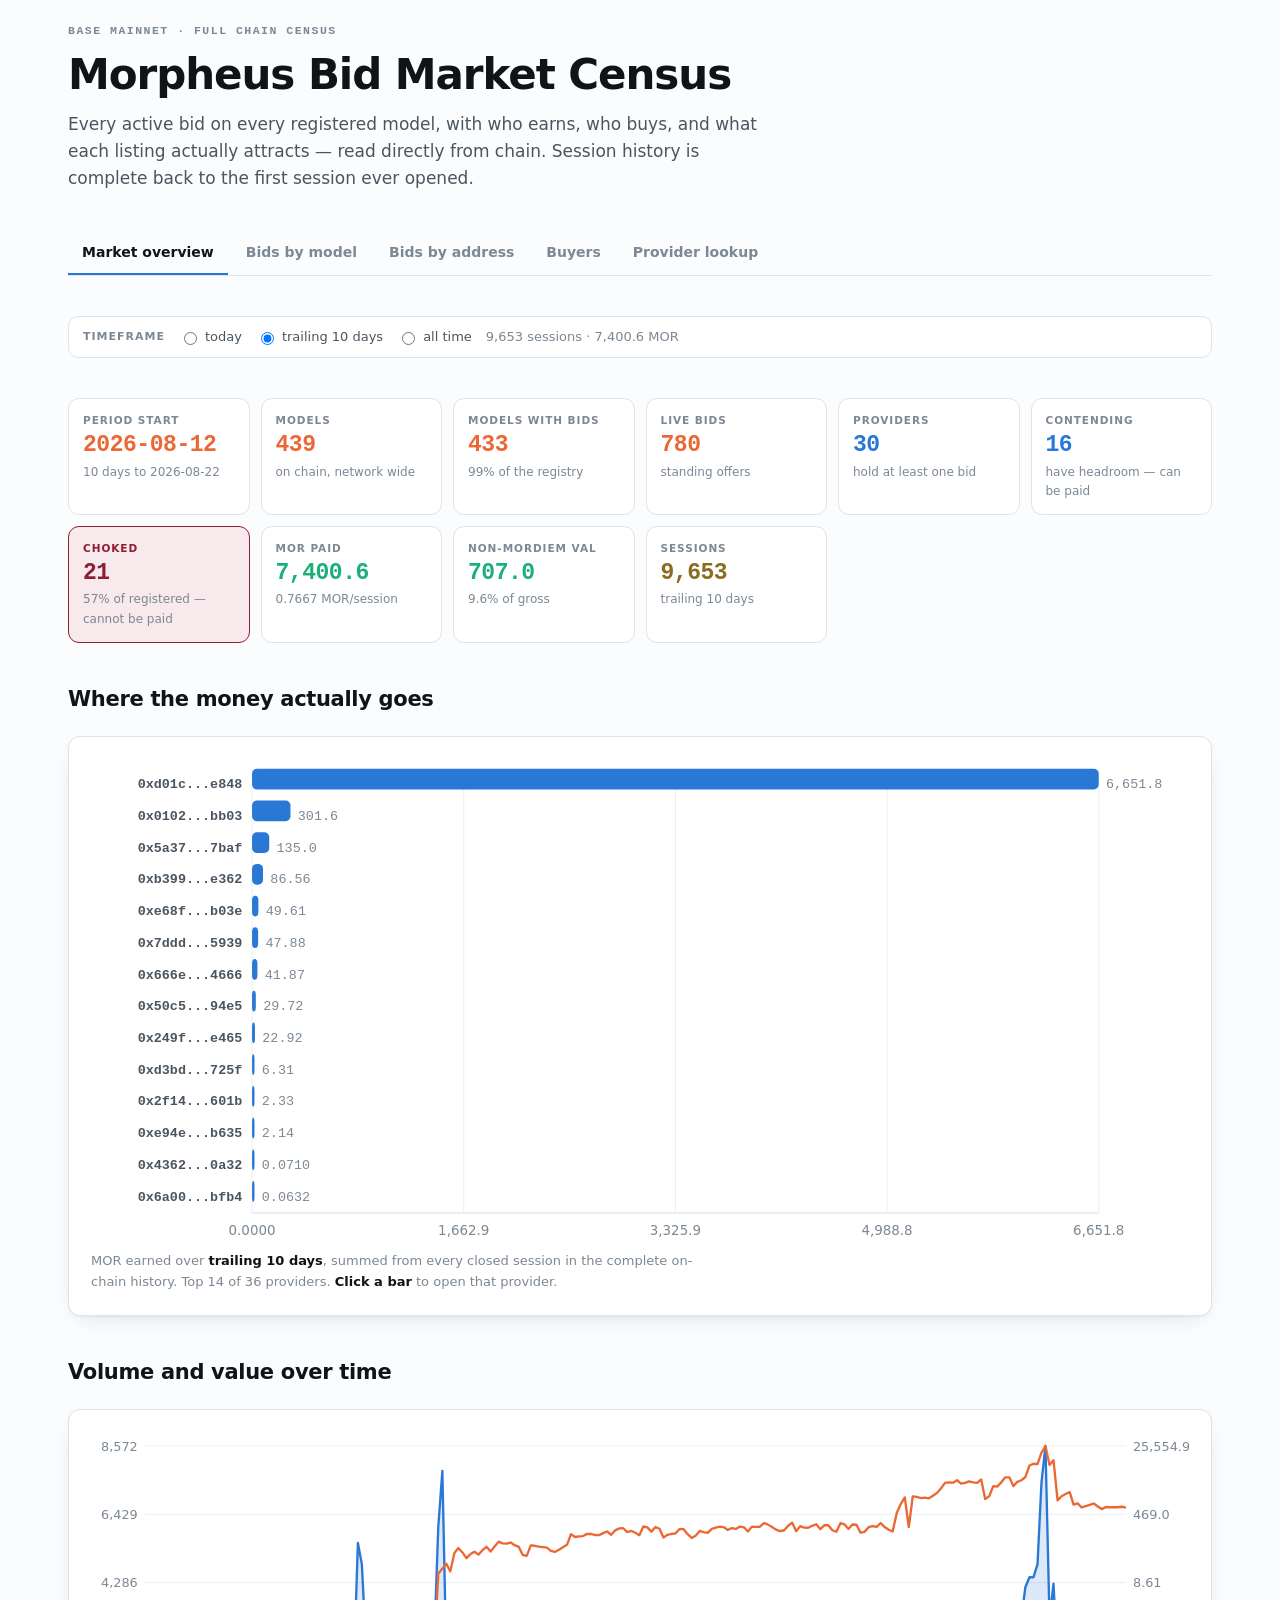
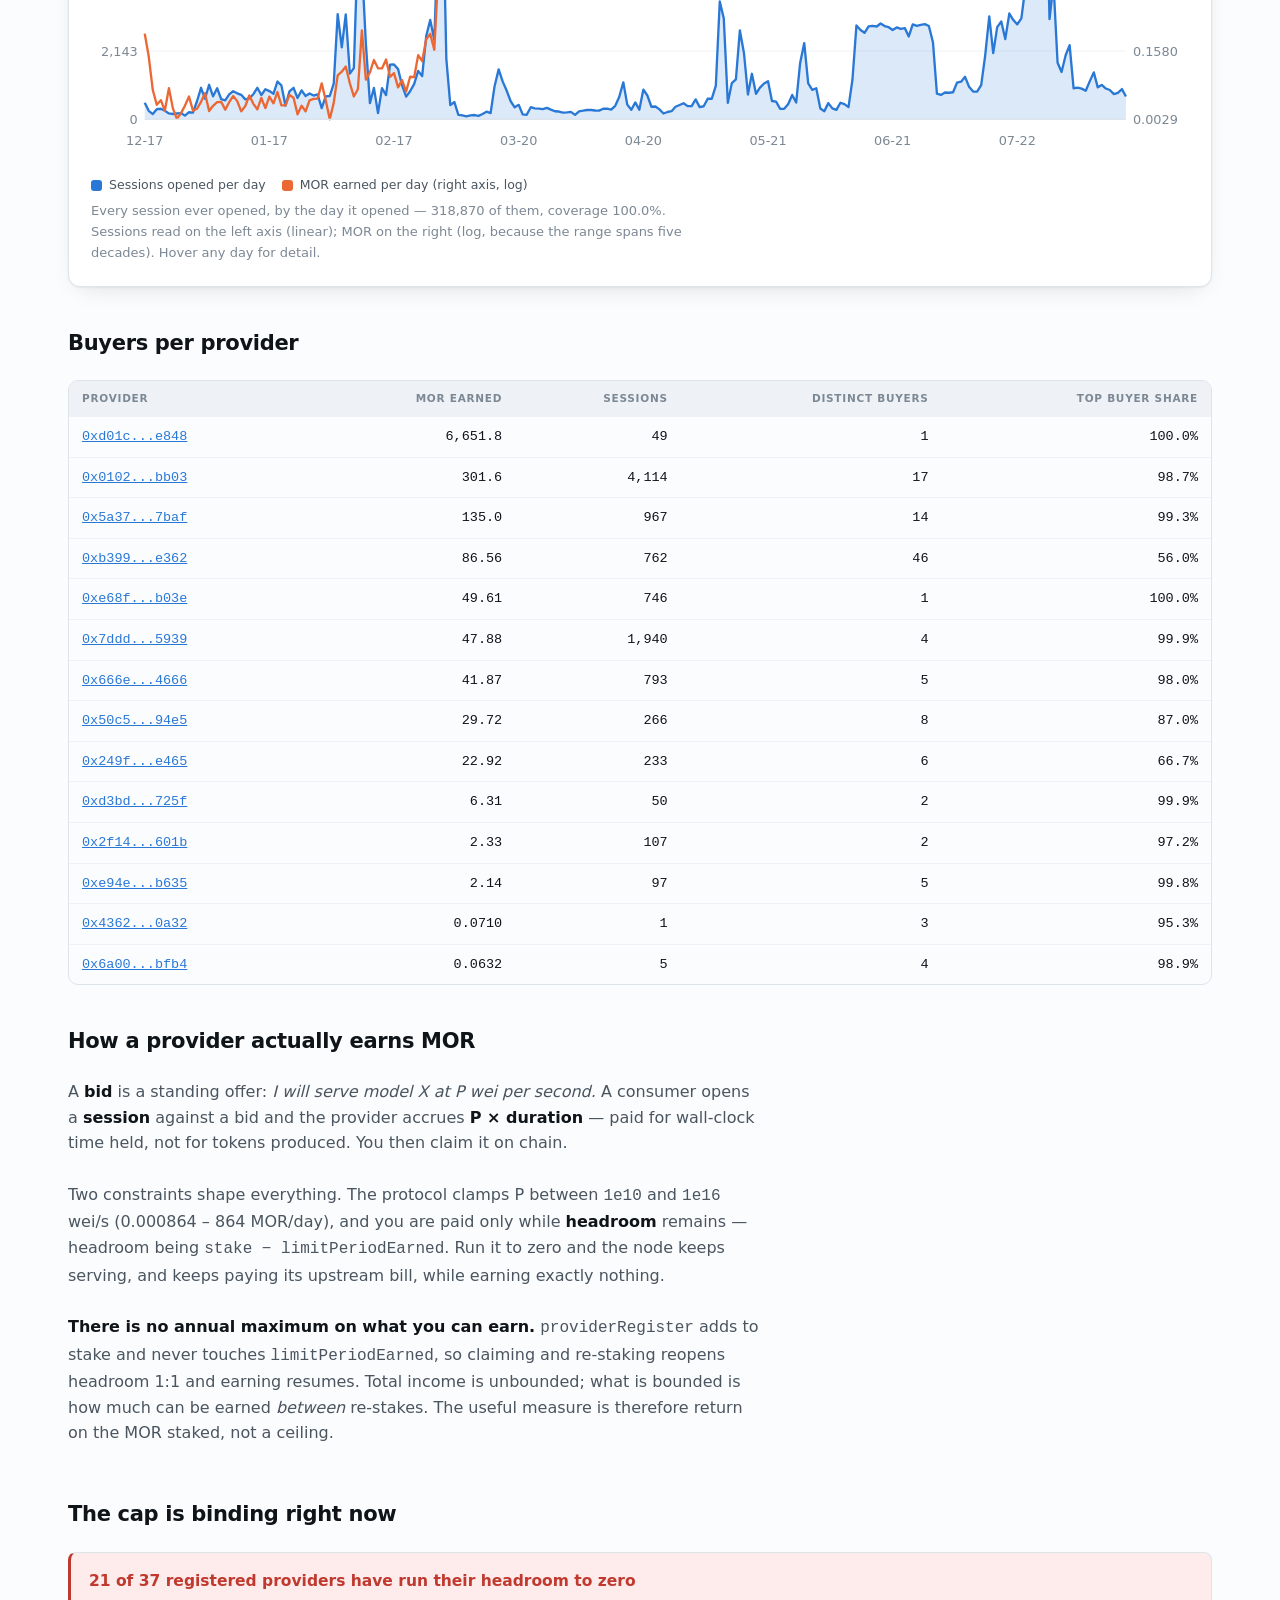
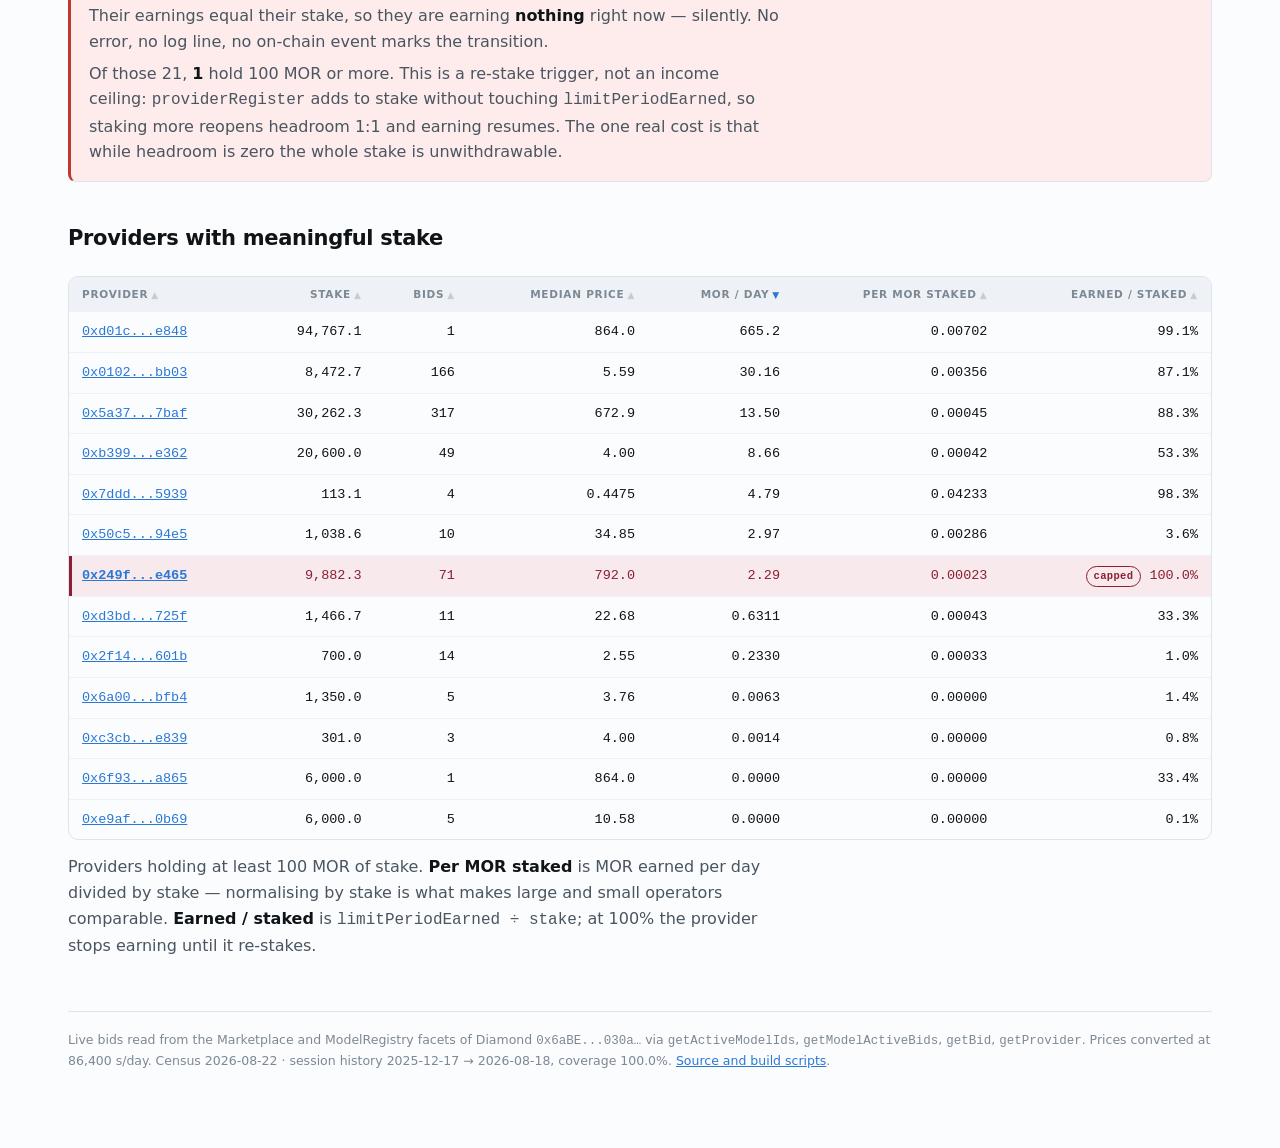
==== commit 088fc5f9: "census: reorder Market overview charts, drop the pooled price distribution Volume and value over tim" ====
--- a/index.html
+++ b/index.html
@@ -34,6 +34,18 @@
     <div class="card">
       <div class="plot" id="plot-earn"></div>
       <p class="cap" id="earn-cap"></p>
+    </div>
+  </section>
+
+  <section>
+    <h2>Volume and value over time</h2>
+    <div class="card">
+      <div class="plot" id="plot-hist"></div>
+      <div class="legend">
+        <span class="lg"><span class="sw" style="background:var(--band-low)"></span>Sessions opened per day</span>
+        <span class="lg"><span class="sw" style="background:var(--band-high)"></span>MOR earned per day (right axis, log)</span>
+      </div>
+      <p class="cap" id="hist-cap"></p>
     </div>
   </section>
 
@@ -50,31 +62,6 @@
     </div>
   </section>
 
-  <section>
-    <h2>Volume and value over time</h2>
-    <div class="card">
-      <div class="plot" id="plot-hist"></div>
-      <div class="legend">
-        <span class="lg"><span class="sw" style="background:var(--band-low)"></span>Sessions opened per day</span>
-        <span class="lg"><span class="sw" style="background:var(--band-high)"></span>MOR earned per day (right axis, log)</span>
-      </div>
-      <p class="cap" id="hist-cap"></p>
-    </div>
-  </section>
-
-  <section>
-    <h2>Distribution of active bid prices</h2>
-    <div class="card">
-      <div class="plot" id="plot-px"></div>
-      <div class="legend">
-        <span class="lg"><span class="sw" style="background:var(--band-low)"></span>Competitive band — under 10 MOR/day</span>
-        <span class="lg"><span class="sw" style="background:var(--band-mid)"></span>Sparse middle</span>
-        <span class="lg"><span class="sw" style="background:var(--band-high)"></span>Ceiling band — 100 MOR/day and up</span>
-      </div>
-      <p class="cap" id="px-cap"></p>
-    </div>
-    <p id="px-note"></p>
-  </section>
 
   <section>
     <h2>How a provider actually earns MOR</h2>
@@ -132,17 +119,6 @@
     </p>
   </section>
 
-  <section>
-    <details>
-      <summary>Full binned price distribution (table view)</summary>
-      <div class="tablewrap" style="margin-top:12px">
-        <table>
-          <thead><tr><th>Price range (MOR/day)</th><th>Bids</th><th>Share</th></tr></thead>
-          <tbody id="histbody"></tbody>
-        </table>
-      </div>
-    </details>
-  </section>
 
   <footer id="foot"></footer>
 </div>
@@ -150,7 +126,7 @@
 
 <script type="module">
 import {DIAMOND,MORDIEM_MODEL,CHOKE,fmt,int,pct,mor,price,short,day,
-        nav,kpi,esc,census,wireTip,sortable,hbar,loghist} from "./assets/pub.js?v=df8223ececa9";
+        nav,kpi,esc,census,wireTip,sortable,hbar} from "./assets/pub.js?v=df8223ececa9";
 
 document.getElementById("navslot").innerHTML = nav("index.html");
 const fail = m => { const e=document.getElementById("err");
@@ -311,26 +287,6 @@
     "MOR on the right (log, because the range spans five decades). Hover any day for detail.";
 }
 
-/* ---------------- price distribution ---------------- */
-function drawPx(){
-  const px = (C.models||[]).flatMap(m=>m.px||[]).filter(v=>v>0);
-  const {svg,bins} = loghist(px);
-  document.getElementById("plot-px").innerHTML = svg;
-  document.getElementById("px-cap").textContent =
-    int(px.length)+" active bids, log-binned. The x-axis covers six orders of "+
-    "magnitude because the protocol's own price range does.";
-  const below10 = px.filter(v=>v<10).length, ceil = px.filter(v=>v>=100).length;
-  document.getElementById("px-note").innerHTML =
-    "The market is <strong>bimodal, not converged</strong>. "+
-    pct(100*below10/px.length,0)+" of bids sit under 10 MOR/day and "+
-    pct(100*ceil/px.length,0)+" sit at 100 MOR/day or above. The valley between "+
-    "them is nearly empty — very few providers price in the middle, which is "+
-    "exactly where an entrant has room to work.";
-  const tot = bins.reduce((a,b)=>a+b.c,0)||1;
-  document.getElementById("histbody").innerHTML = bins.map(b=>
-    `<tr><td class="mono">${price(b.lo)} – ${price(b.hi)}</td>`+
-    `<td class="num">${int(b.c)}</td><td class="num">${pct(100*b.c/tot,1)}</td></tr>`).join("");
-}
 
 /* ---------------- choked + stake table ---------------- */
 function drawProviders(){
@@ -370,7 +326,7 @@
   sortable(document.getElementById("ptable"), rows, draw, "rate", -1);
 }
 
-function redraw(){ drawKpis(); drawEarn(); drawBuyers(); drawPx(); drawProviders(); }
+function redraw(){ drawKpis(); drawEarn(); drawBuyers(); drawProviders(); }
 redraw();
 drawHistory();
 
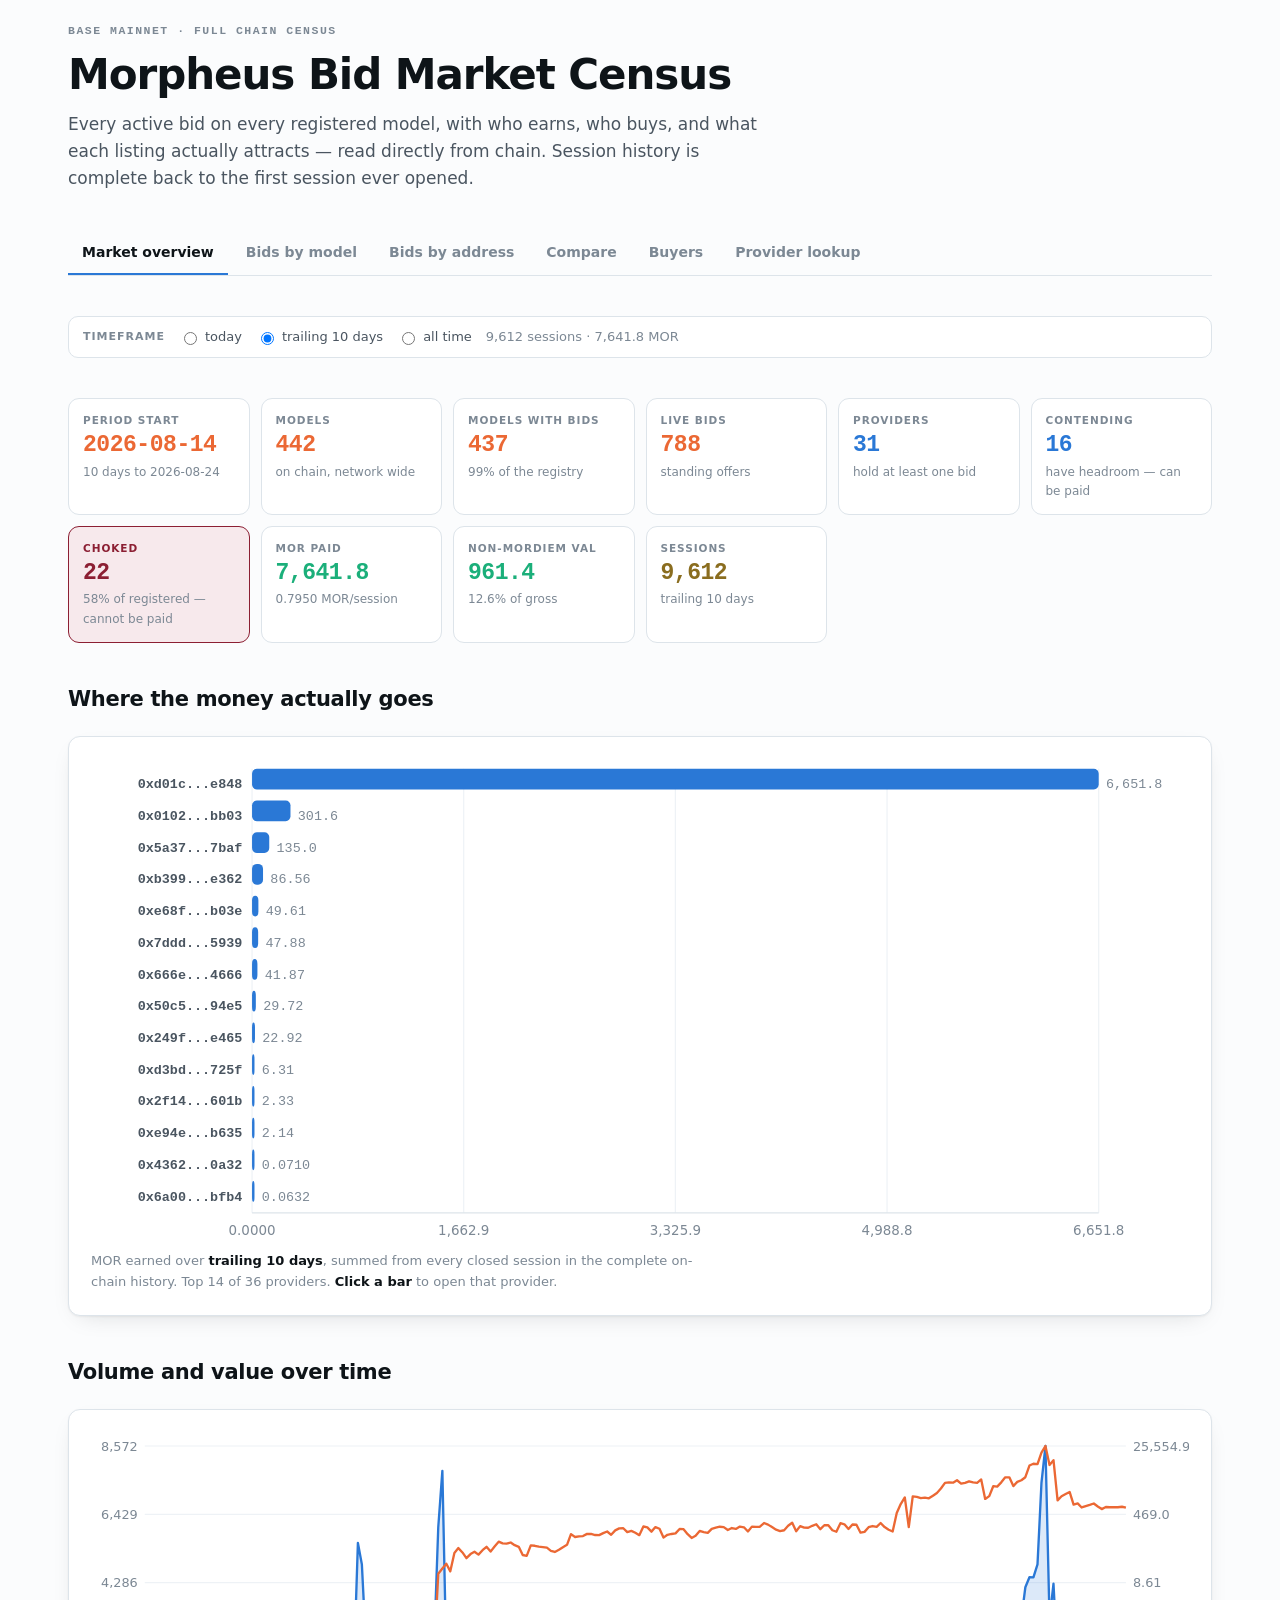
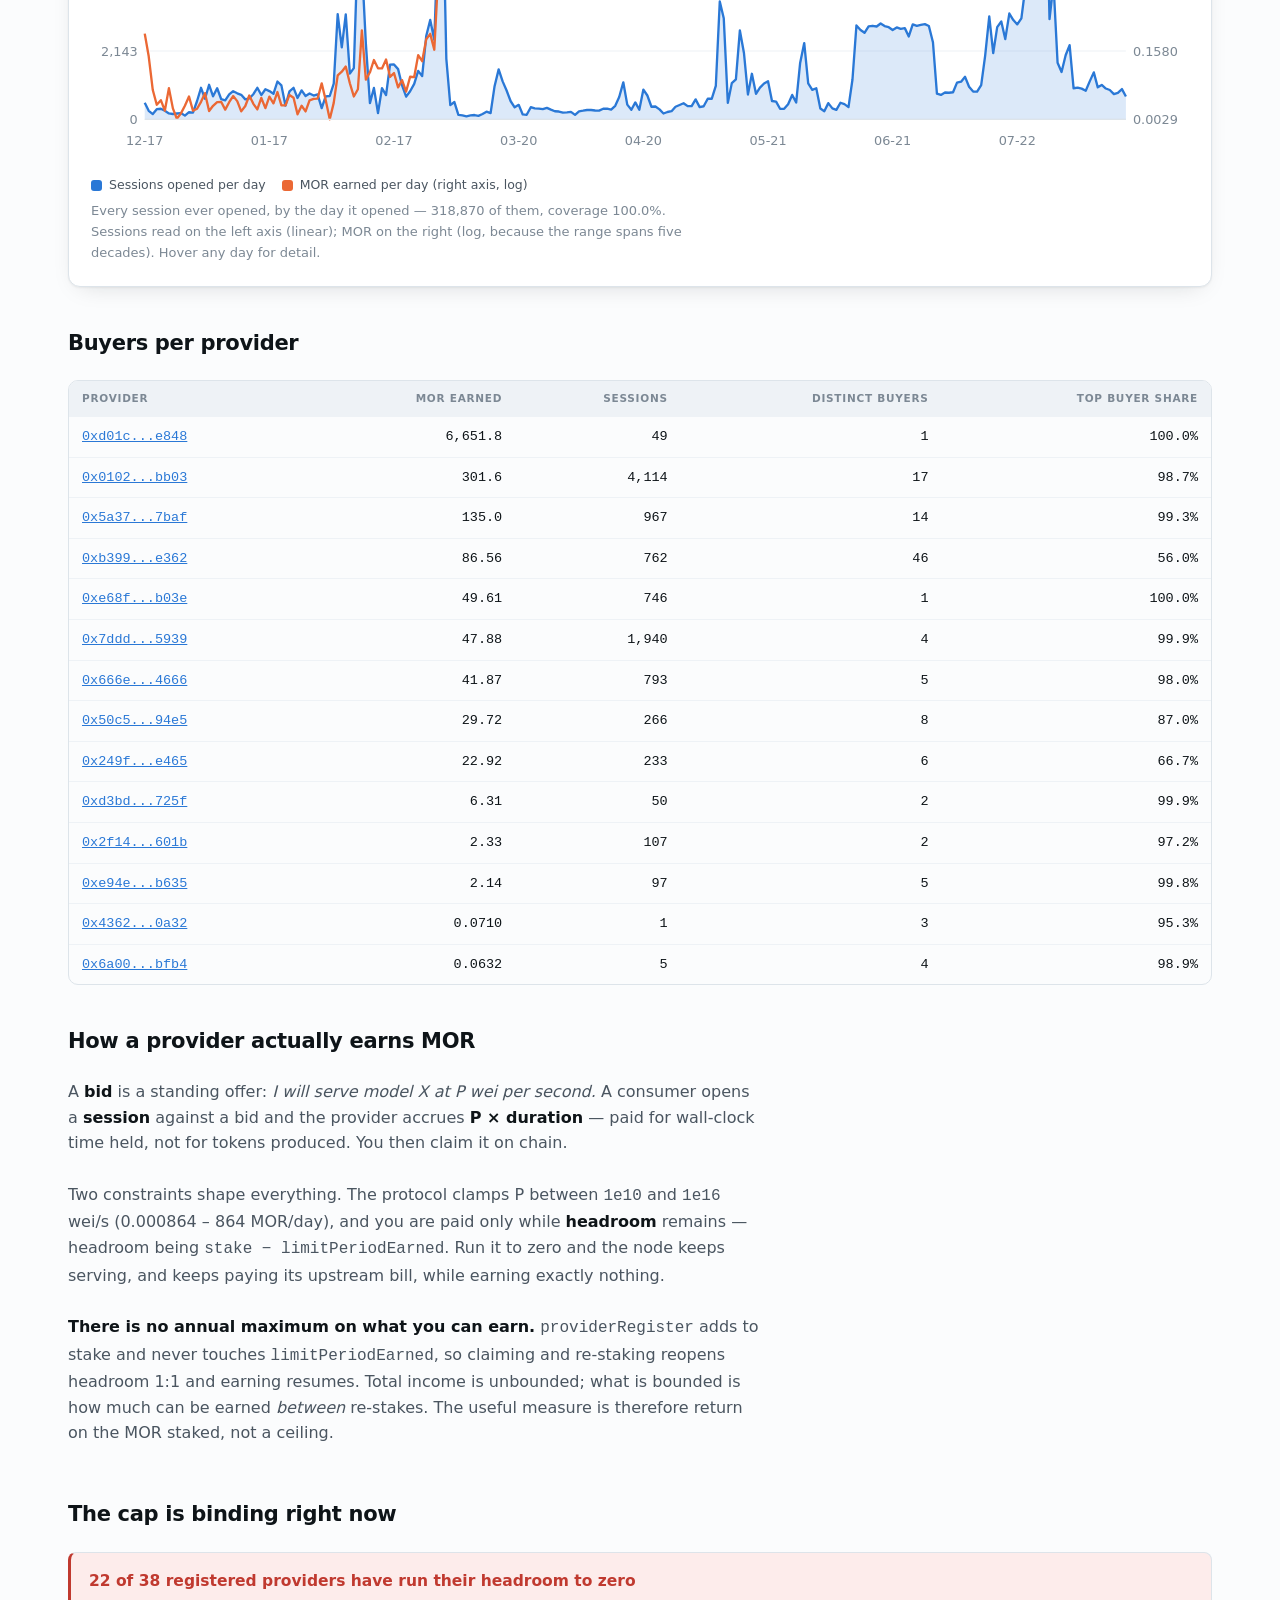
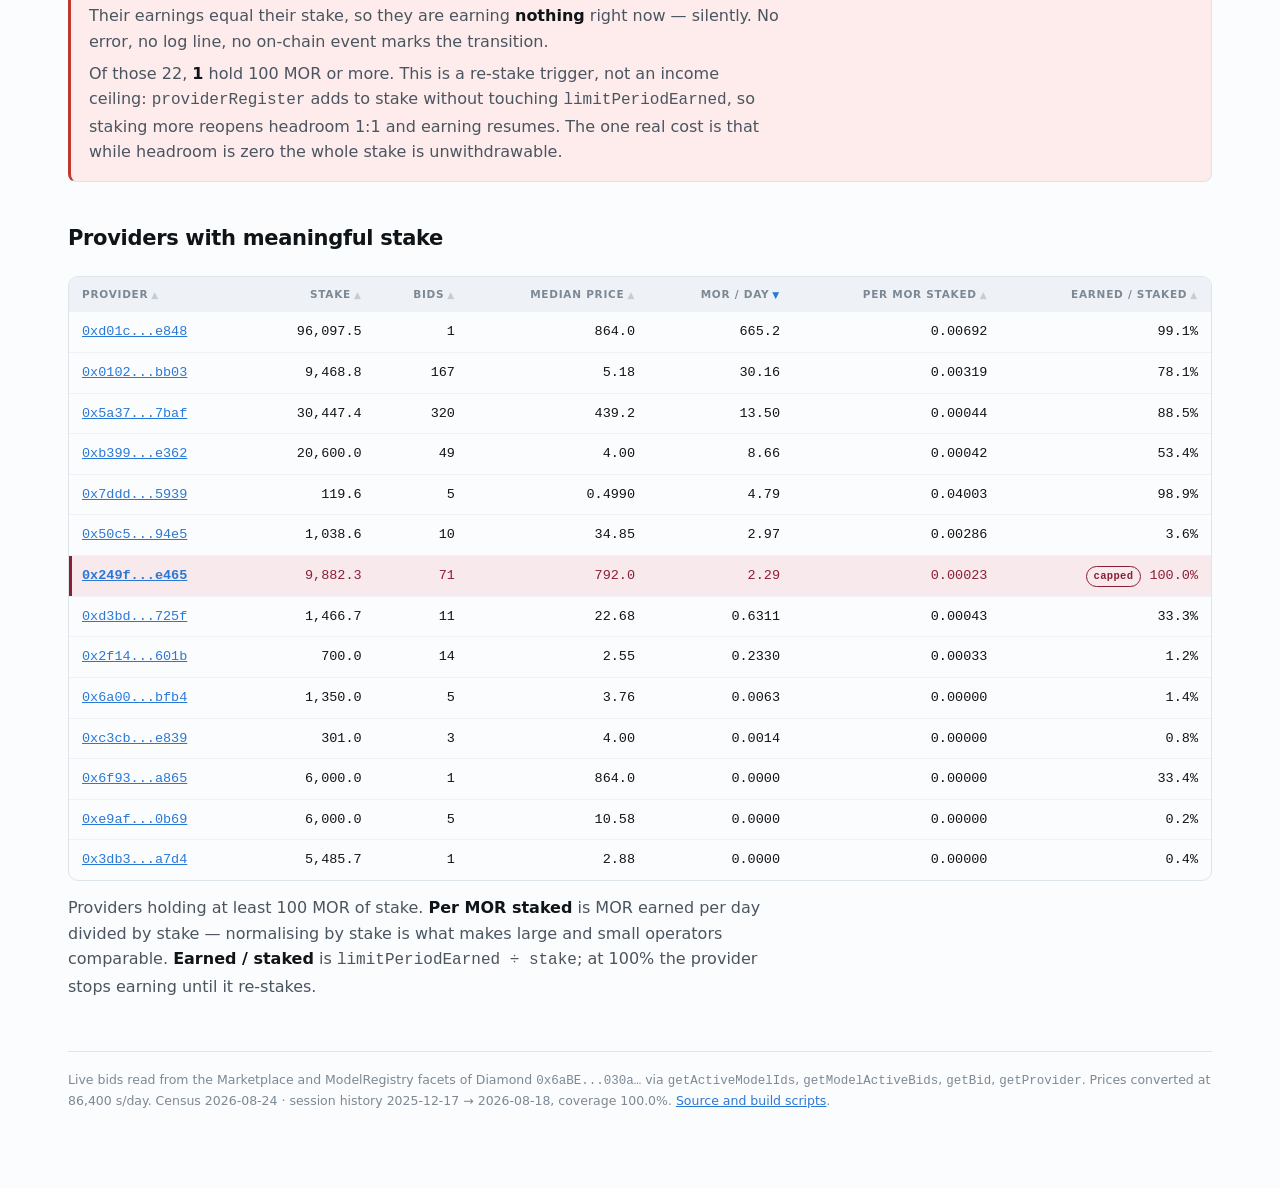
==== commit 4aa367c5: "public Compare page: pick two providers, compare stake, earnings and every model either bids" ====
--- a/index.html
+++ b/index.html
@@ -126,7 +126,7 @@
 
 <script type="module">
 import {DIAMOND,MORDIEM_MODEL,CHOKE,fmt,int,pct,mor,price,short,day,
-        nav,kpi,esc,census,wireTip,sortable,hbar} from "./assets/pub.js?v=df8223ececa9";
+        nav,kpi,esc,census,wireTip,sortable,hbar} from "./assets/pub.js?v=d764749421a2";
 
 document.getElementById("navslot").innerHTML = nav("index.html");
 const fail = m => { const e=document.getElementById("err");
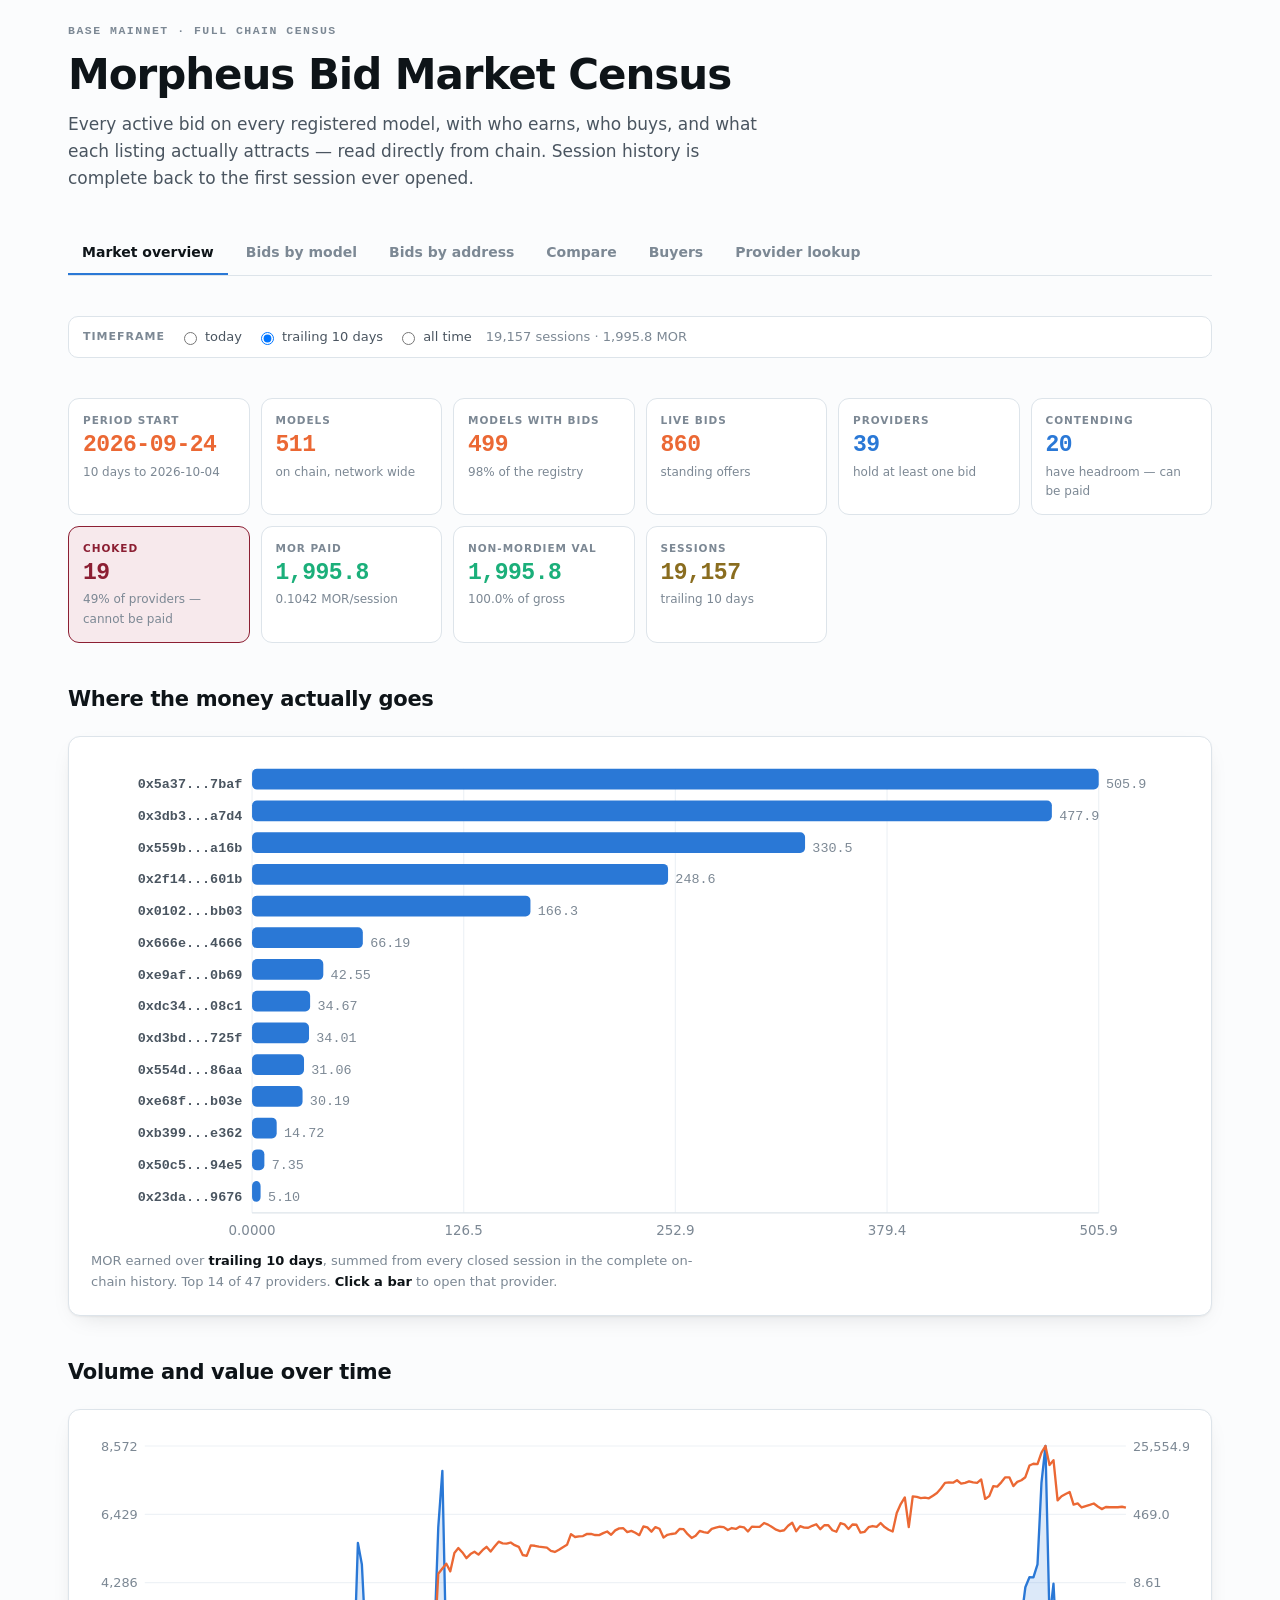
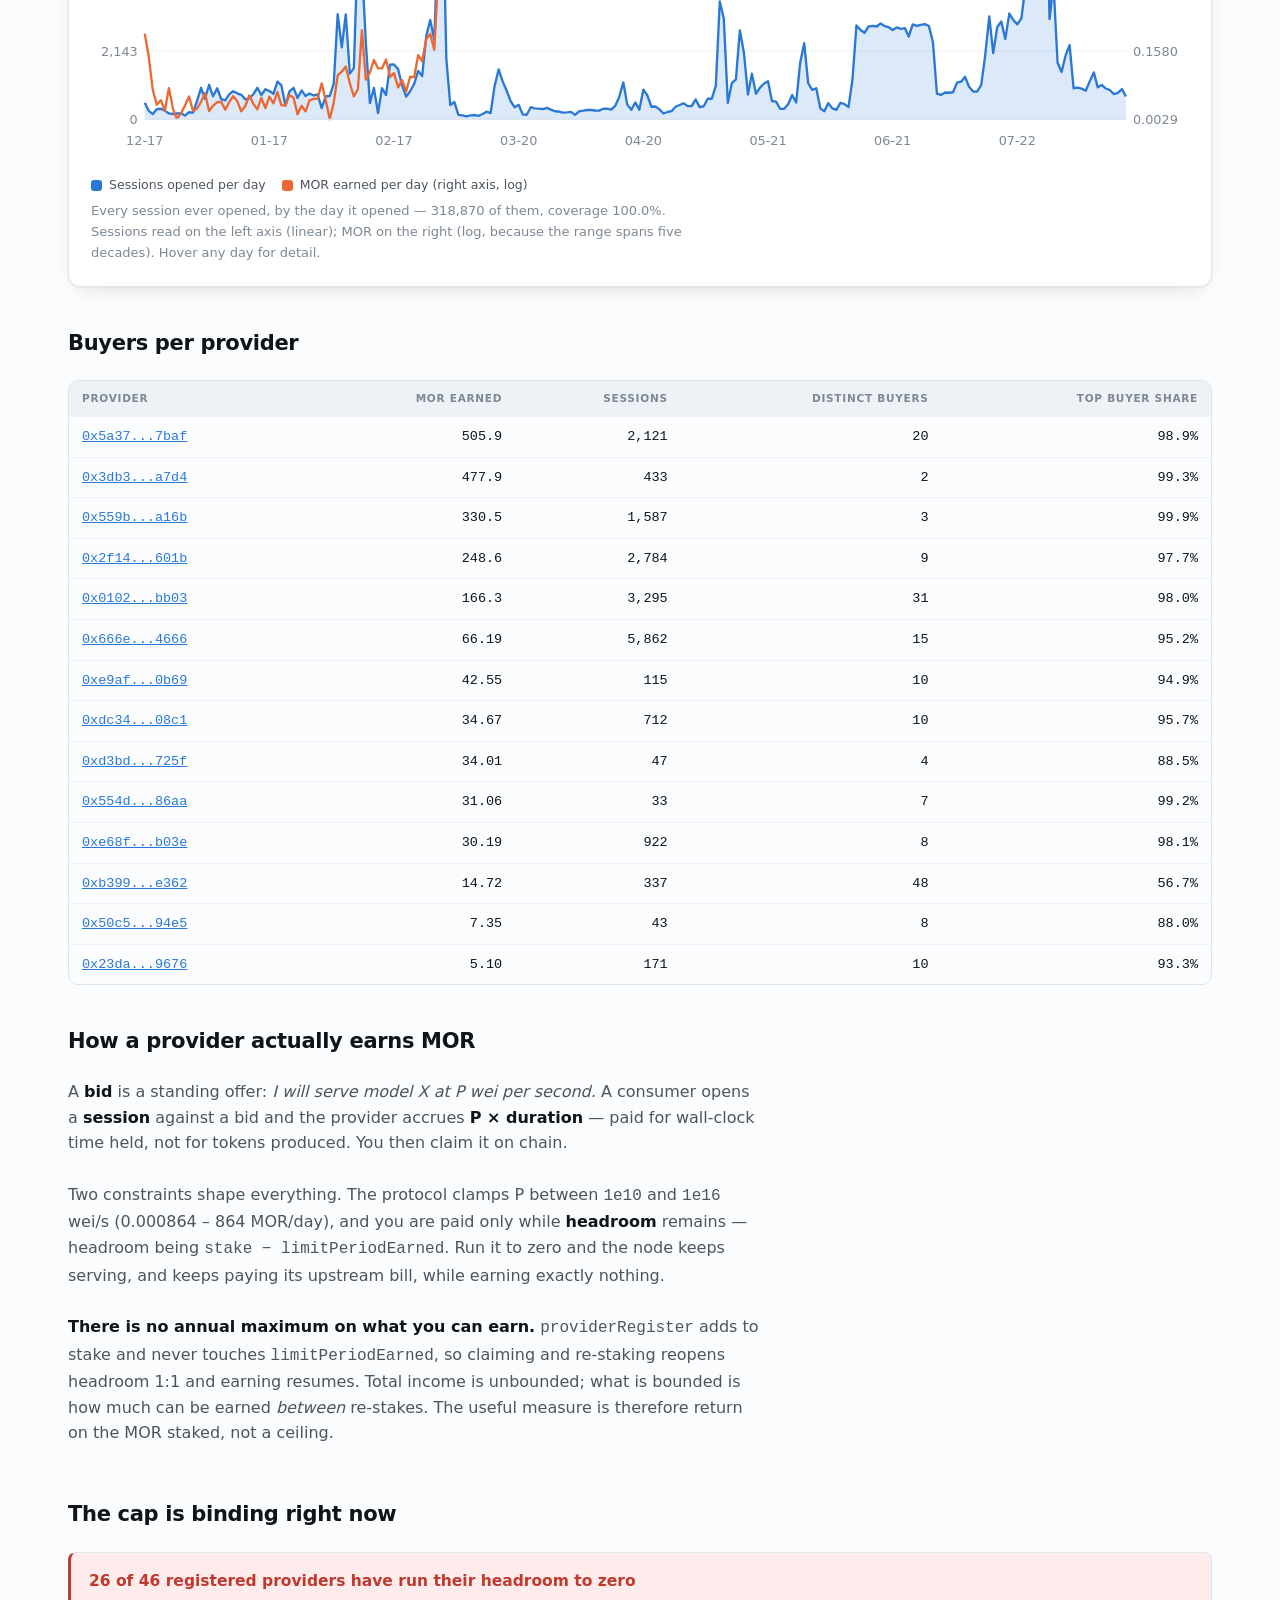
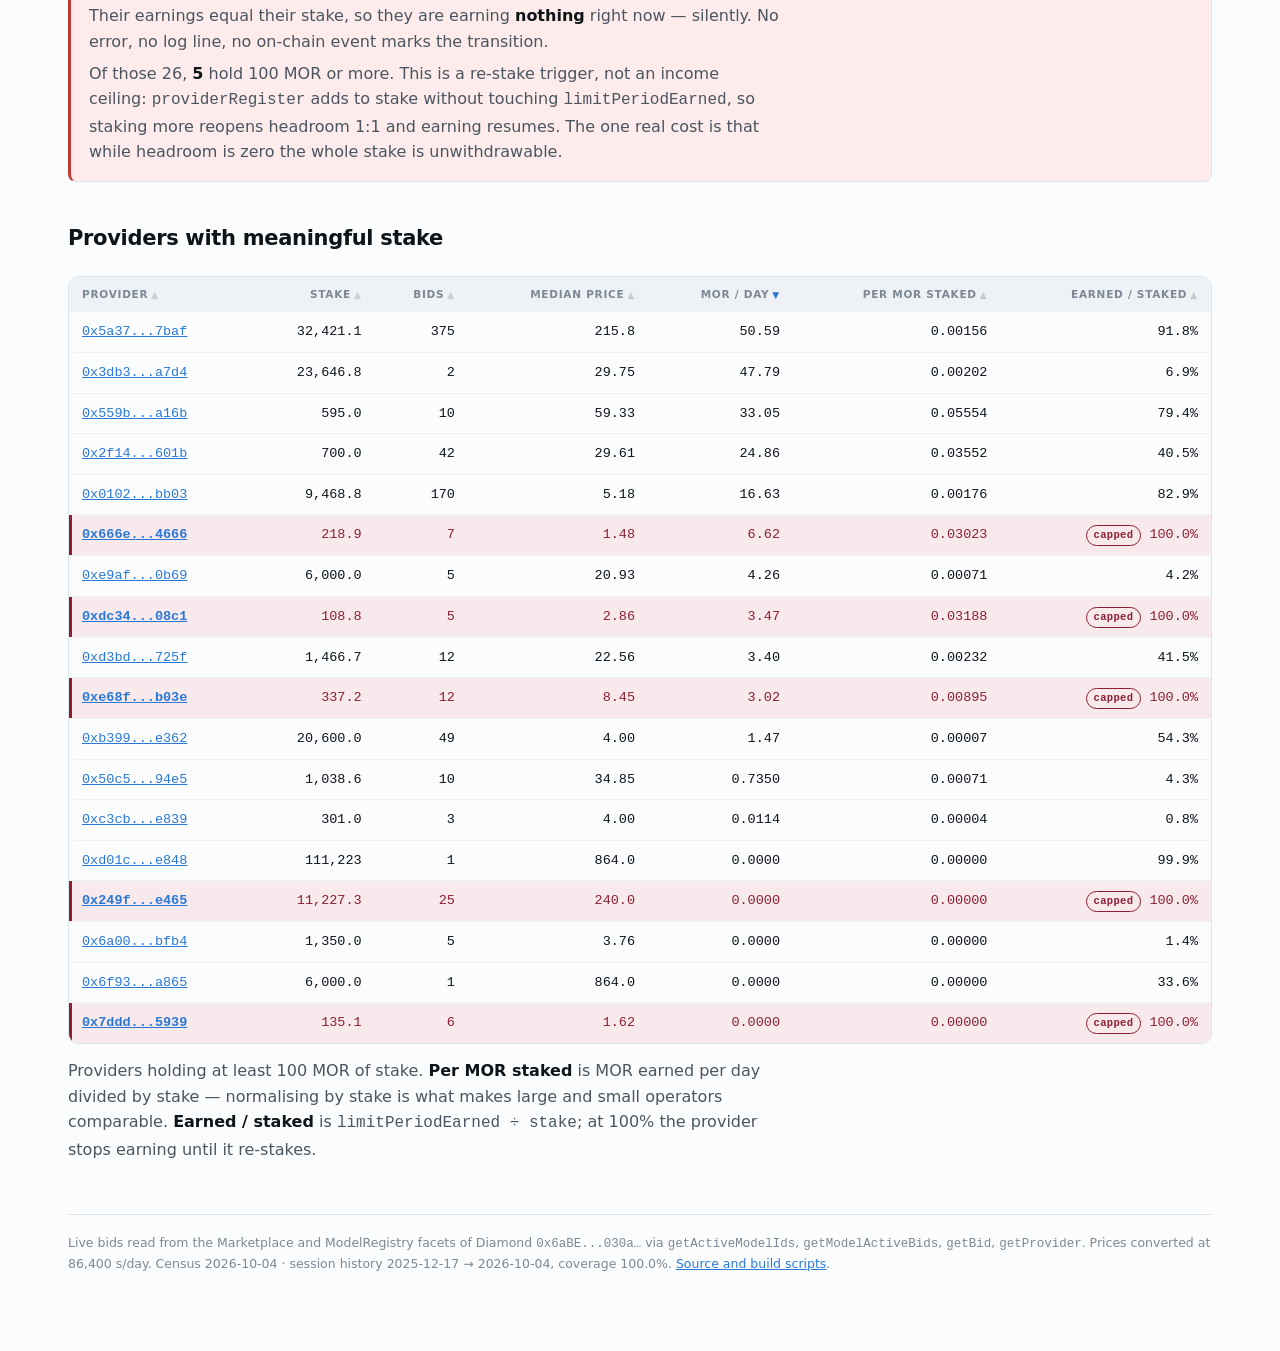
==== commit ff99855f: "Market overview: Contending + Choked split the bidding providers so the three cards add up Co-Author" ====
--- a/index.html
+++ b/index.html
@@ -3,7 +3,7 @@
 <meta name="viewport" content="width=device-width,initial-scale=1">
 <title>Morpheus Bid Market Census</title>
 <meta name="description" content="Every active bid on the Morpheus provider market, read from Base mainnet: who bids, who earns, and who actually pays.">
-<link rel="stylesheet" href="assets/pub.css?v=51883ac8552c">
+<link rel="stylesheet" href="assets/pub.css?v=06a2460206dd">
 
 <div class="wrap">
   <header>
@@ -173,7 +173,10 @@
   const S = sum(sKey()), V = sum(mKey()), Vx = sumX(mKey()), Sx = sumX(sKey());
   const days = TF==="d1" ? 1 : TF==="d10" ? (C.windowDays||10) : null;
 
-  const live = Object.entries(PD).filter(([,p])=>!p.deleted);
+  /* Contending + Choked split the Providers card: addresses holding at least
+     one bid. Registered providers with no bid are in neither. */
+  const bidding = new Set(MS.flatMap(m=>(m.pv||[]).map(([a])=>String(a).toLowerCase())));
+  const live = Object.entries(PD).filter(([a,p])=>!p.deleted && bidding.has(a.toLowerCase()));
   const contend = live.filter(([,p])=>(p.head||0) > CHOKE);
   const choked  = live.filter(([,p])=>(p.head||0) <= CHOKE);
 
@@ -187,7 +190,7 @@
     kpi("Providers", int(C.biddingAddresses), "hold at least one bid","hold"),
     kpi("Contending", int(contend.length), "have headroom — can be paid","hold"),
     kpi("Choked", int(choked.length),
-        live.length? pct(100*choked.length/live.length,0)+" of registered — cannot be paid":"none","choke"),
+        live.length? pct(100*choked.length/live.length,0)+" of providers — cannot be paid":"none","choke"),
     kpi("MOR paid", mor(V),
         (S? fmt(V/S,4)+" MOR/session":"—"),"earn"),
     kpi("non-MORDiem Val", mor(Vx),
--- a/assets/pub.css
+++ b/assets/pub.css
@@ -145,6 +145,11 @@
 table { border-collapse: collapse; width: 100%; font-size: 13.5px; min-width: 620px; }
 th, td { padding: 9px 13px; text-align: right; border-bottom: 1px solid var(--rule-2); }
 th:first-child, td:first-child { text-align: left; }
+/* Where a checkbox column leads, the name lands in the SECOND cell and the
+   rule above never reaches it, so it fell through to the default right
+   alignment — the model name on Bids by model was right-justified against
+   its own column of numbers. */
+th.chk + th, td.chk + td { text-align: left; }
 thead th { font-size: 10.5px; letter-spacing: .07em; text-transform: uppercase;
   color: var(--ink-3); font-weight: 650; background: var(--rule-2);
   position: sticky; top: 0; z-index: 1; }
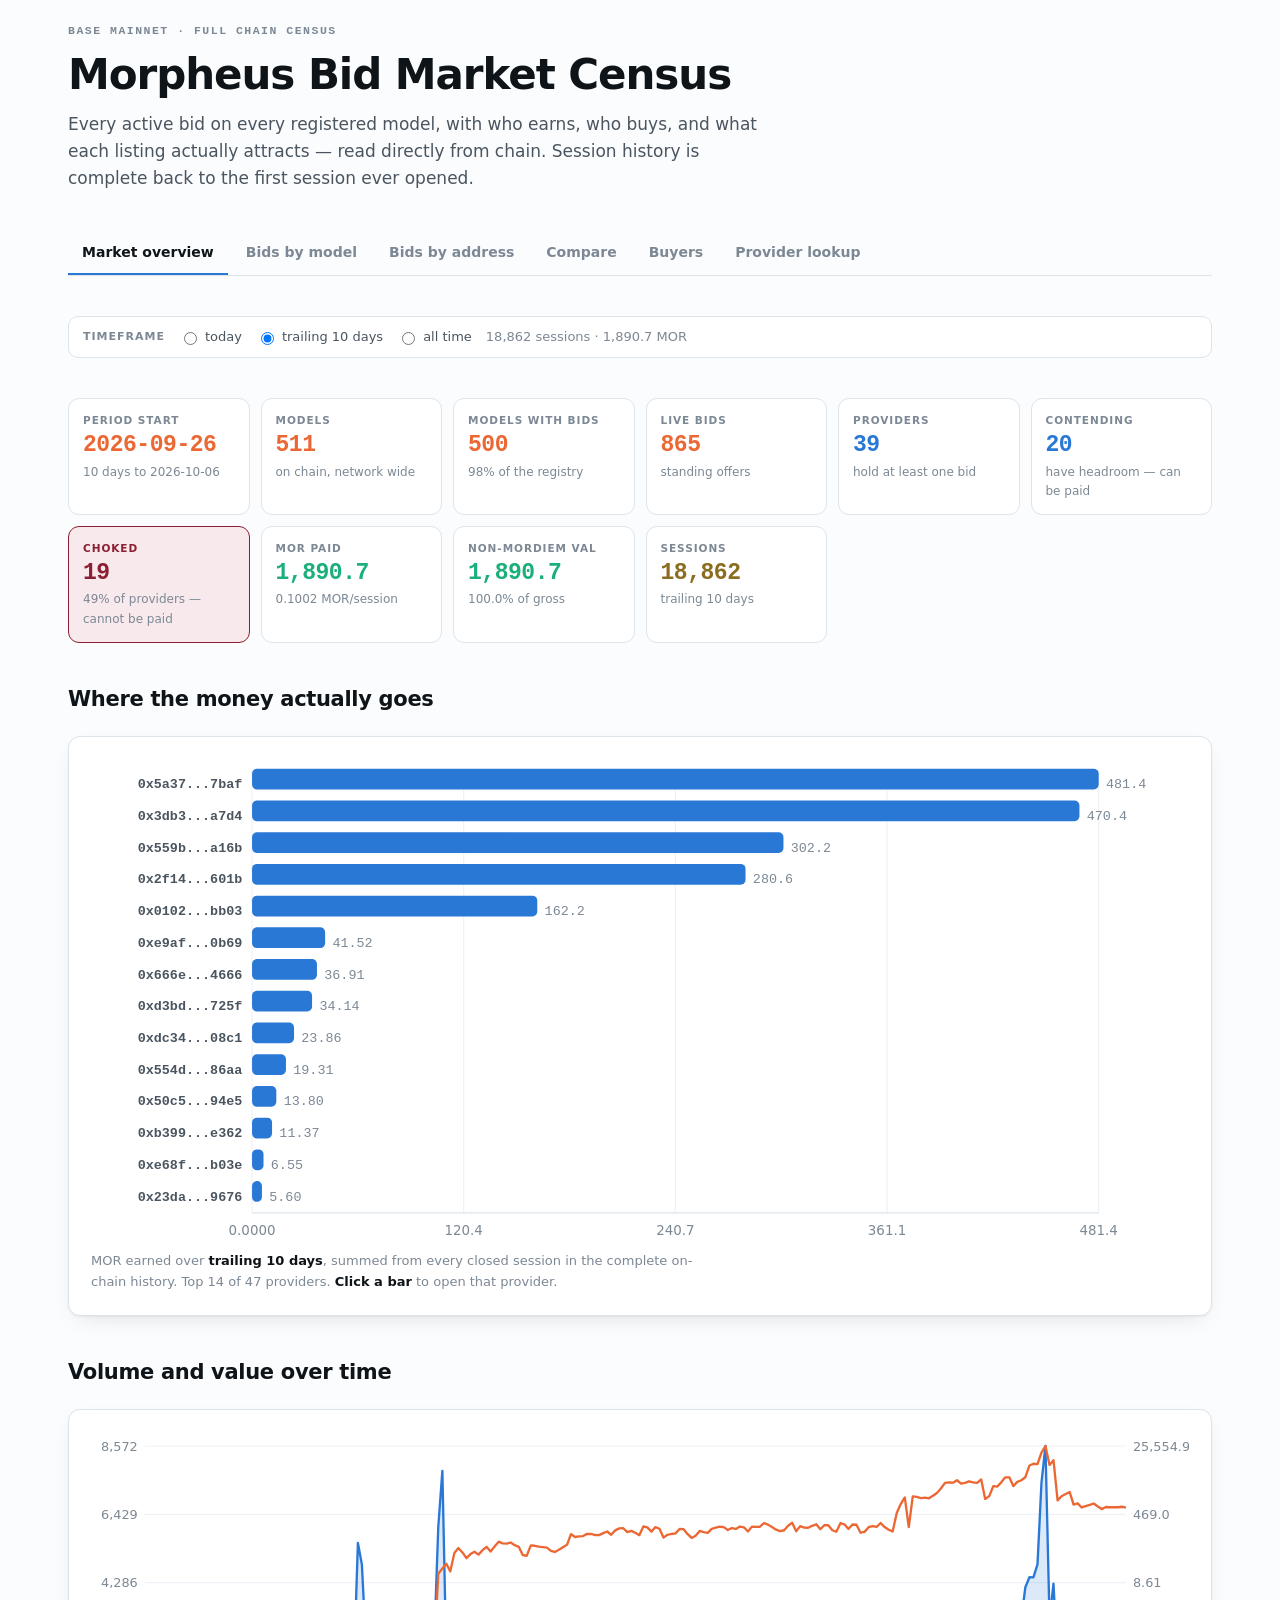
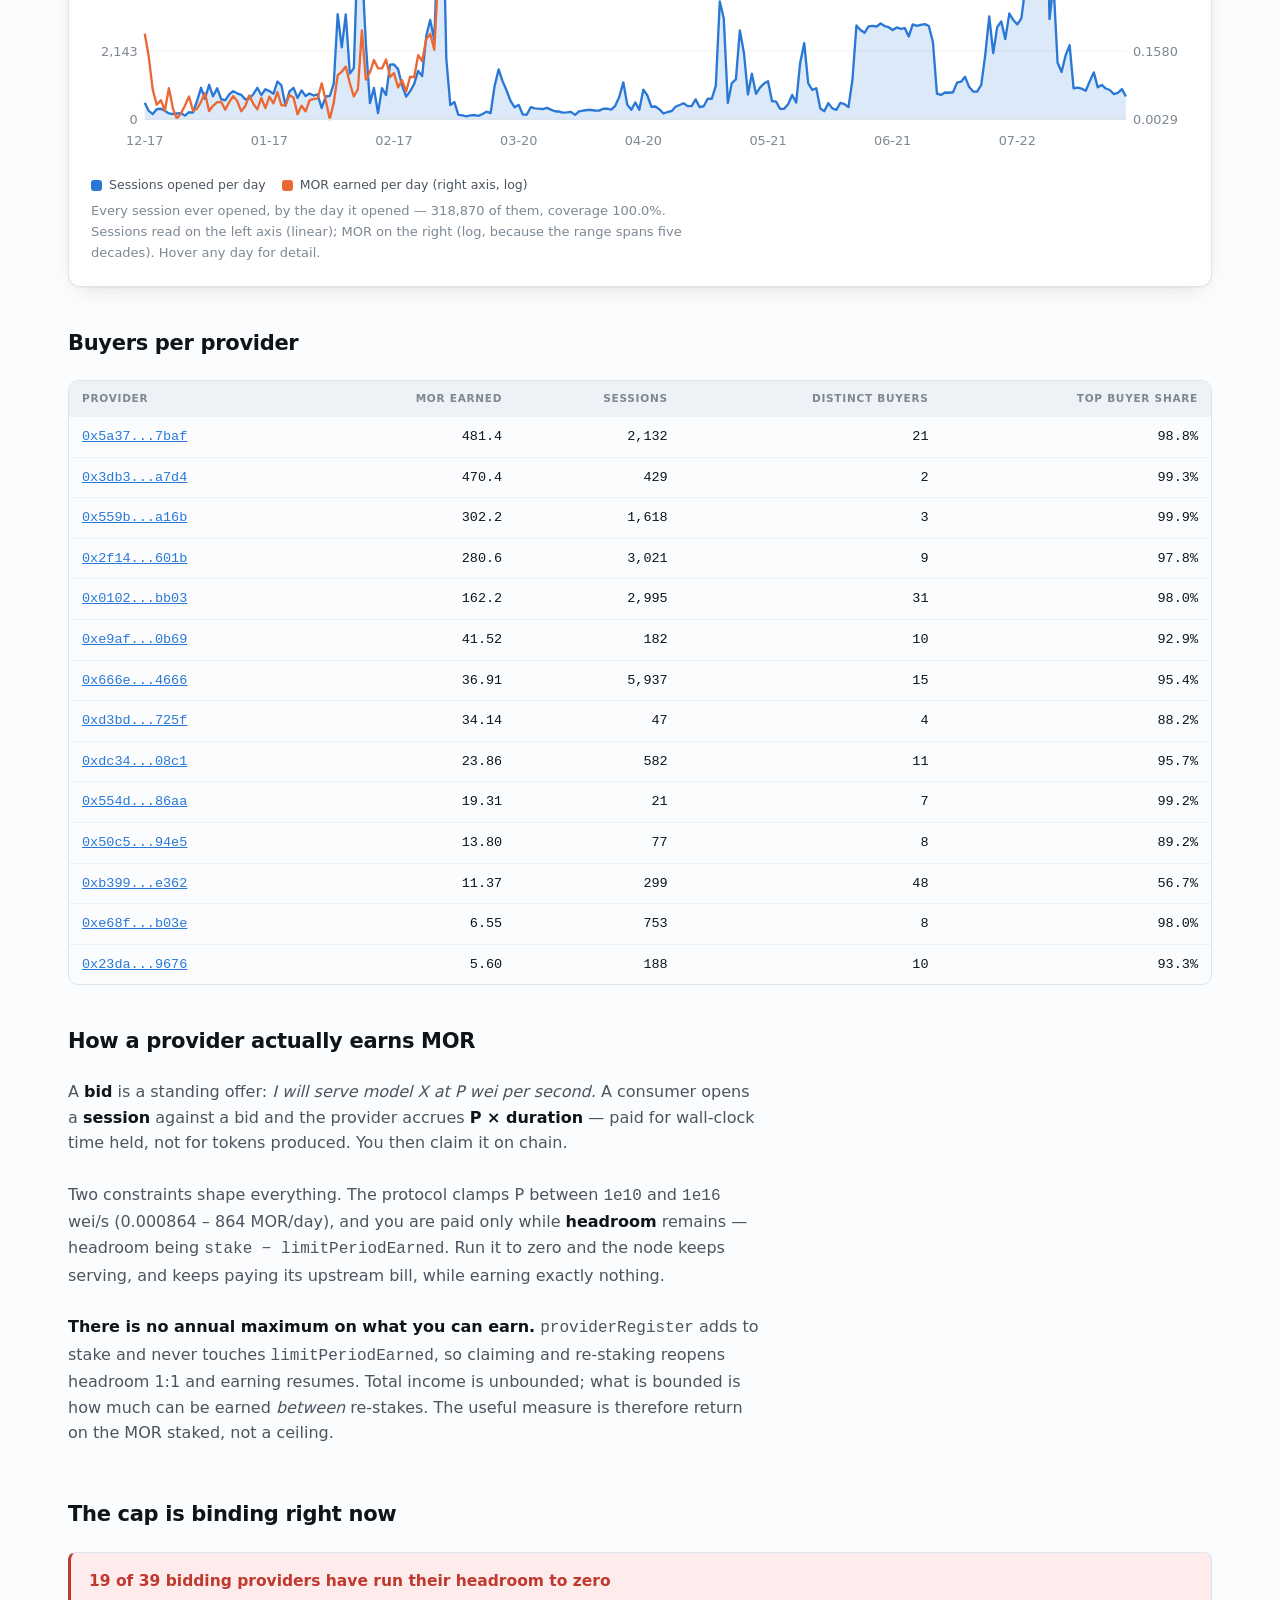
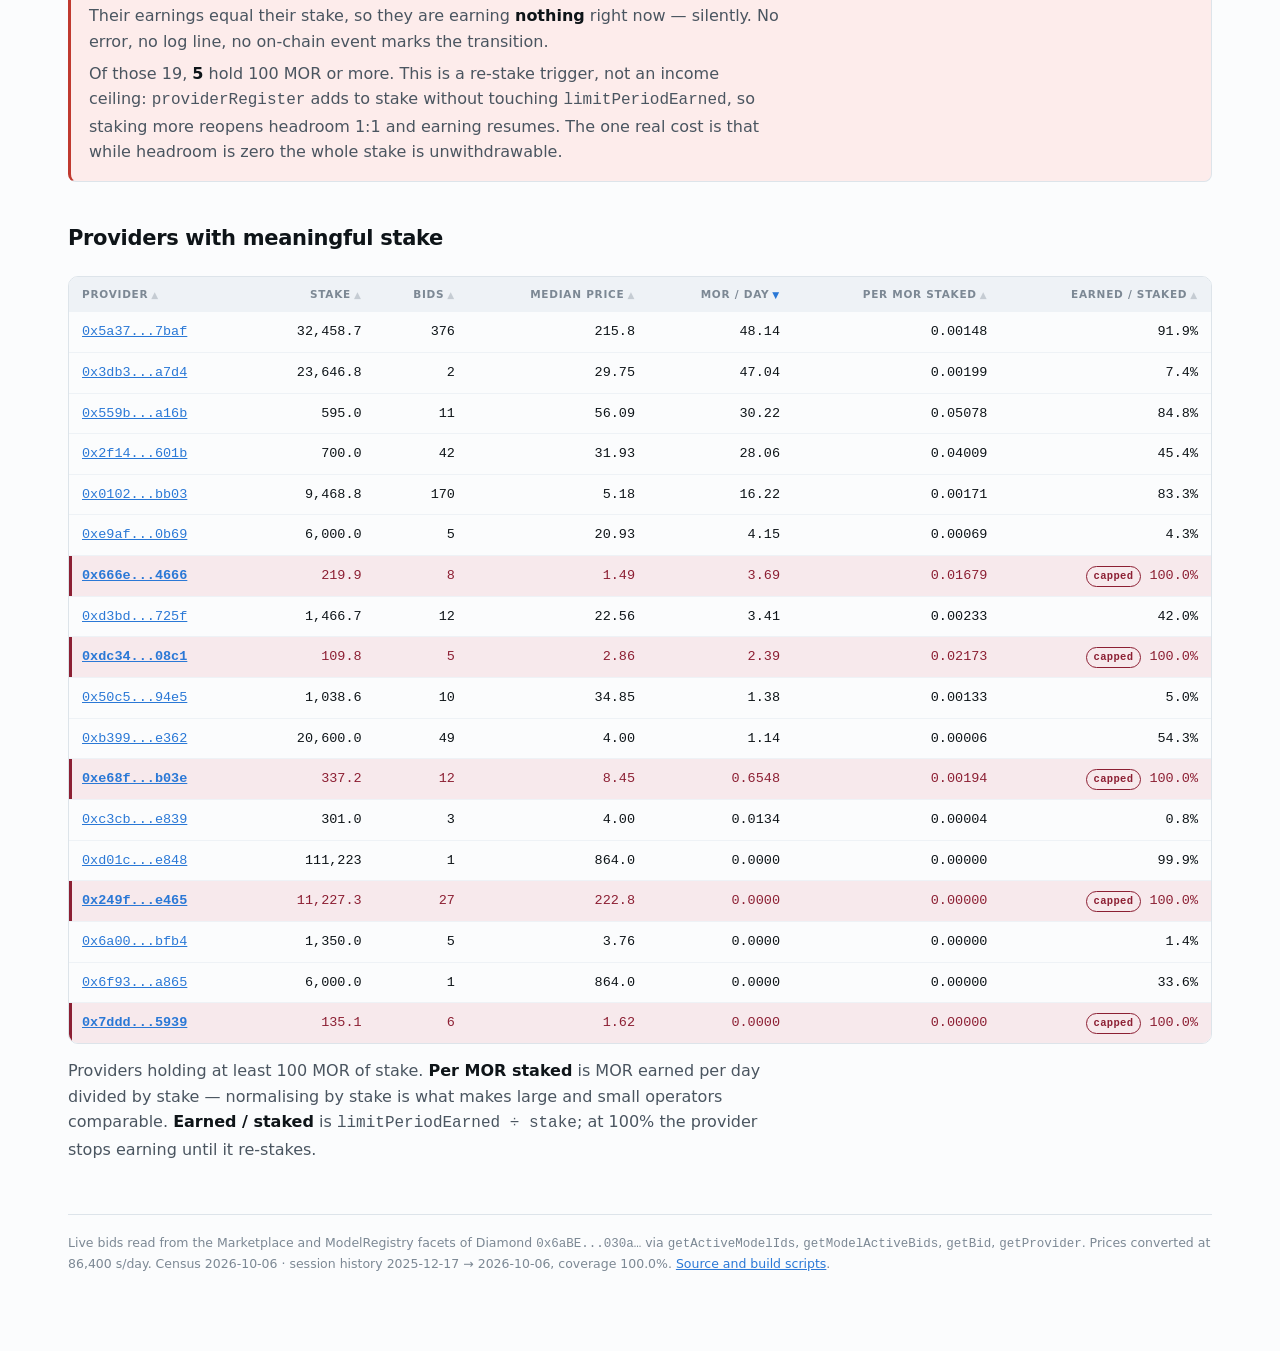
==== commit 8151599b: "Choked callout: count bidding providers, matching the overview cards Co-Authored-By: Claude Opus 5.5" ====
--- a/index.html
+++ b/index.html
@@ -294,10 +294,13 @@
 /* ---------------- choked + stake table ---------------- */
 function drawProviders(){
   const live = Object.entries(PD).filter(([,p])=>!p.deleted);
-  const choked = live.filter(([,p])=>(p.head||0) <= CHOKE);
+  /* Same basis as the Contending/Choked cards: providers holding a bid. */
+  const bidding = new Set((C.models||[]).flatMap(m=>(m.pv||[]).map(([a])=>String(a).toLowerCase())));
+  const bidders = live.filter(([a])=>bidding.has(a.toLowerCase()));
+  const choked = bidders.filter(([,p])=>(p.head||0) <= CHOKE);
   const real = choked.filter(([,p])=>(p.stake||0) >= 100);
   document.getElementById("chokecall").innerHTML =
-    "<h3>"+choked.length+" of "+live.length+" registered providers have run their headroom to zero</h3>"+
+    "<h3>"+choked.length+" of "+bidders.length+" bidding providers have run their headroom to zero</h3>"+
     "<p>Their earnings equal their stake, so they are earning <strong>nothing</strong> right "+
     "now — silently. No error, no log line, no on-chain event marks the transition.</p>"+
     "<p>Of those "+choked.length+", <strong>"+real.length+"</strong> hold 100 MOR or more. "+
